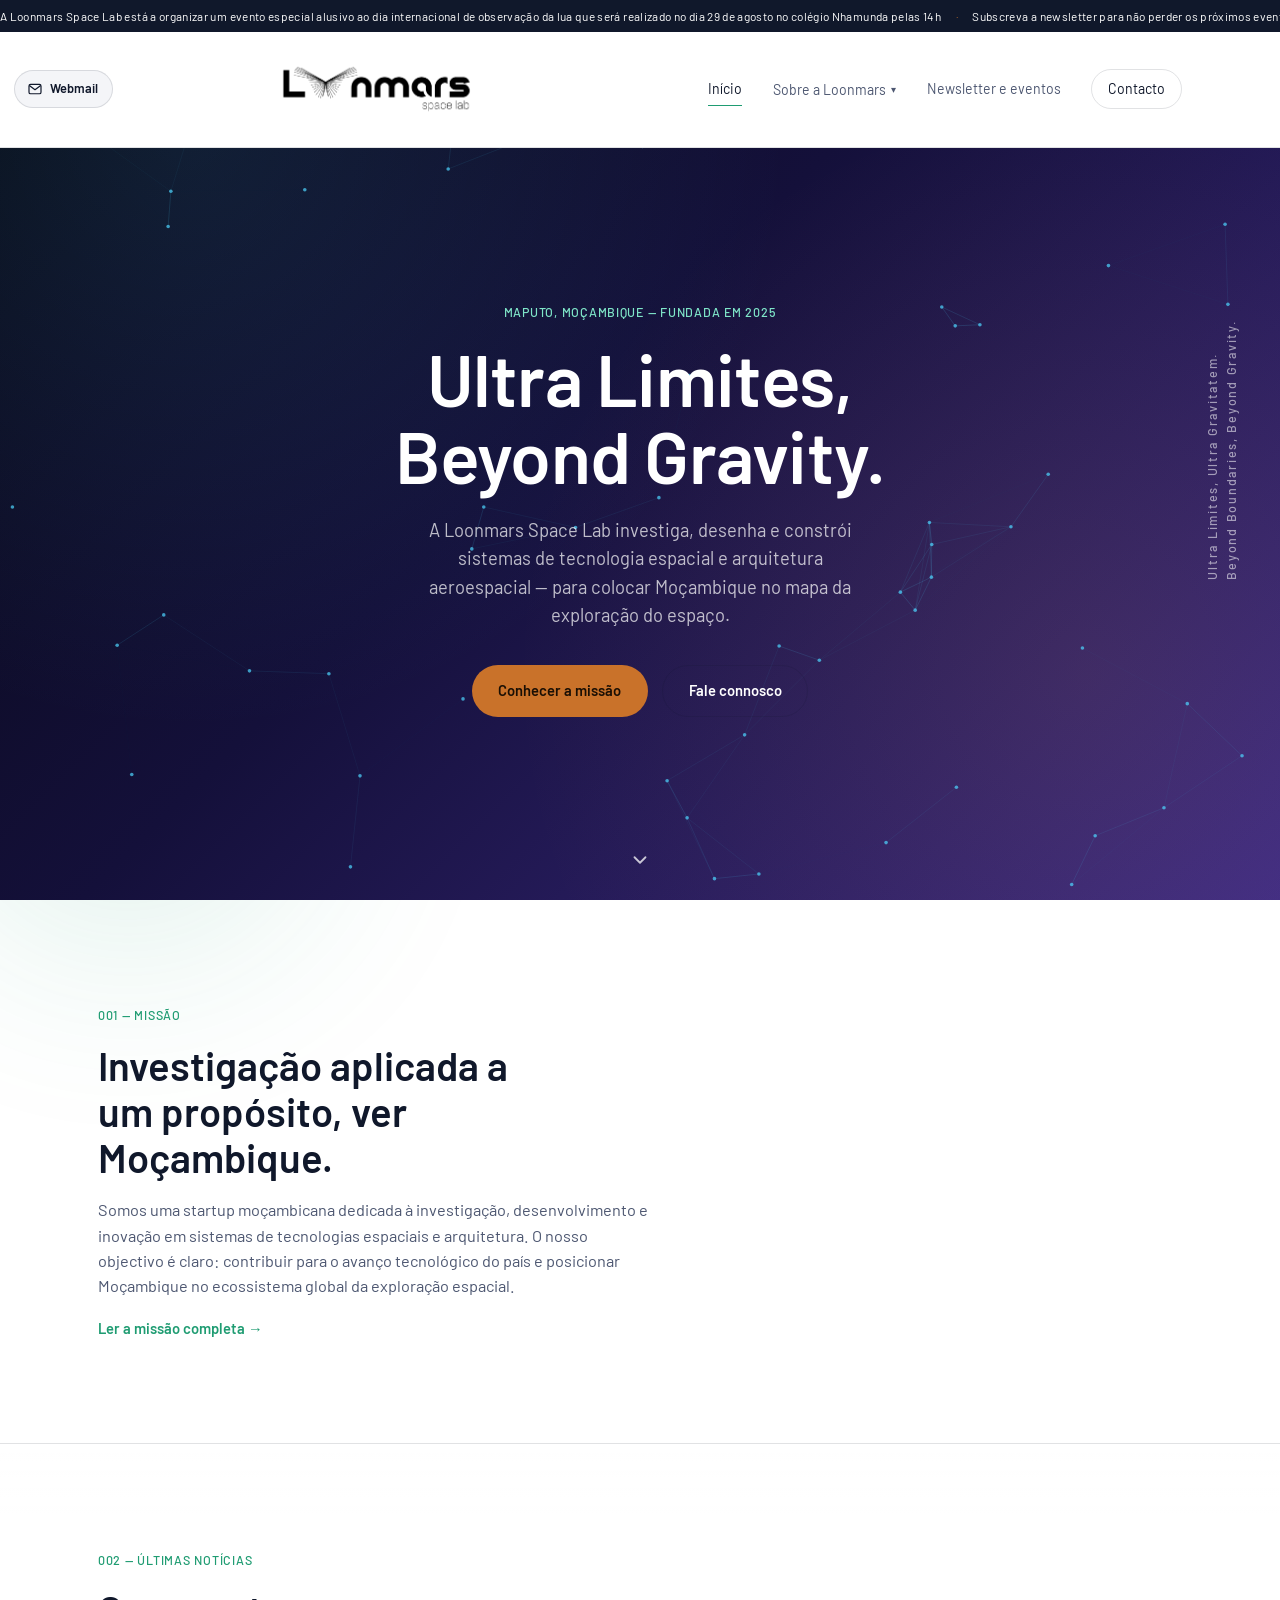
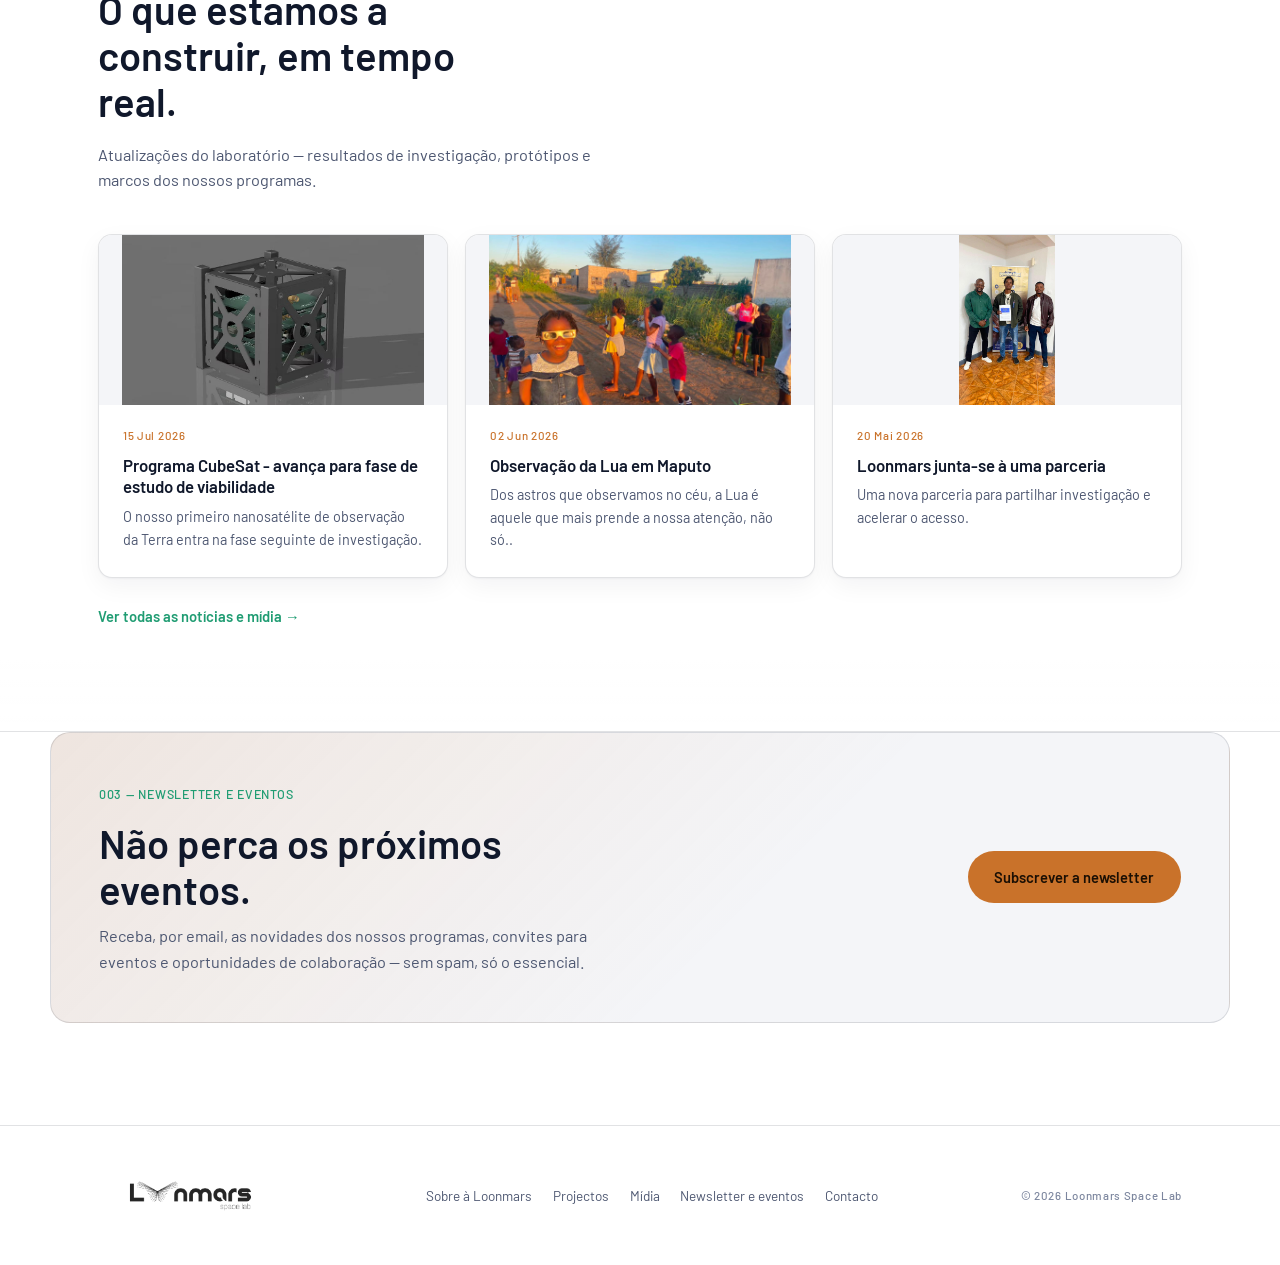
==== index.html @ ae7226c2 "Update index.html" ====
<!DOCTYPE html>
<html lang="pt-MZ">
<head>
<meta charset="UTF-8">
<meta name="viewport" content="width=device-width, initial-scale=1.0">
<title>Início — Loonmars Space Lab</title>
<meta name="description" content="Loonmars Space Lab — startup moçambicana de investigação e inovação em sistemas espaciais e arquitetura.">

<link rel="preconnect" href="https://fonts.googleapis.com">
<link rel="preconnect" href="https://fonts.gstatic.com" crossorigin>
<link href="https://fonts.googleapis.com/css2?family=Barlow:wght@400;500;600;700&display=swap" rel="stylesheet">
<link rel="icon" href="icon.png" type="image/png">

<link rel="stylesheet" href="styles.css">
</head>
<body class="has-ticker">

 <div class="announce-ticker" role="marquee" aria-label="Avisos">
  <div class="ticker-track">
    <div class="ticker-content">
      <span>A Loonmars Space Lab está a organizar um evento especial alusivo ao dia internacional de observação da lua que será realizado no dia 29 de agosto no colégio Nhamunda pelas 14h </span>
      <span class="sep">·</span>
      <span>Subscreva a newsletter para não perder os próximos eventos</span>
      <span class="sep">·</span>
      <span>Maputo, Moçambique</span>
      <span class="sep">·</span>
    </div>
    <div class="ticker-content" aria-hidden="true">
      <span>A Loonmars Space Lab está a organizar um evento especial alusivo ao dia internacional de observação da lua que será realizado no dia 29 de agosto no colégio Nhamunda pelas 14h </span>
      <span class="sep">·</span>
      <span>Subscreva a newsletter para não perder os próximos eventos</span>
      <span class="sep">·</span>
      <span>Maputo, Moçambique</span>
      <span class="sep">·</span>
    </div>
  </div>
</div>

<canvas id="starfield" aria-hidden="true"></canvas>

<!-- Decorative ambient glow — purely visual, sits behind all content -->
<div class="bg-aura bg-aura-ochre" aria-hidden="true"></div>
<div class="bg-aura bg-aura-signal" aria-hidden="true"></div>

<header class="site-header" id="siteHeader">
  <a href="https://webmail.loonmarsspacelab.co.mz" class="webmail-btn" aria-label="Aceder ao Webmail" target="_blank" rel="noopener">
    <svg viewBox="0 0 24 24" fill="none" xmlns="http://www.w3.org/2000/svg">
      <rect x="3" y="5" width="18" height="14" rx="2.4" stroke="currentColor" stroke-width="1.8"/>
      <path d="M4 7l8 6 8-6" stroke="currentColor" stroke-width="1.8" stroke-linecap="round" stroke-linejoin="round"/>
    </svg>
    <span>Webmail</span>
  </a>

  <div class="header-inner">
    <div class="header-left">
      <a href="index.html" class="brand">
        <img src="logo.png" alt="Loonmars Space Lab" class="brand-logo">
      </a>
    </div>

    <nav class="main-nav" id="mainNav">
      <a href="index.html" class="active" data-nav>Início</a>

      <div class="nav-dropdown">
        <button type="button" class="nav-dropdown-toggle" aria-haspopup="true" aria-expanded="false">
          Sobre a Loonmars <span class="caret">▾</span>
        </button>
        <div class="nav-dropdown-menu">
          <a href="sobre.html" data-nav>Sobre a Loonmars</a>
          <a href="projectos.html" data-nav>Projectos</a>
          <a href="midia.html" data-nav>Mídia</a>
        </div>
      </div>

      <a href="newsletter.html" data-nav>Newsletter e eventos</a>
      <a href="contacto.html" class="nav-cta" data-nav>Contacto</a>
    </nav>

    <button class="menu-toggle" id="menuToggle" aria-label="Abrir menu" aria-expanded="false" aria-controls="mainNav">
      <span></span><span></span><span></span>
    </button>
  </div>
</header>

<section class="hero hero-dark" id="top">
  <canvas id="heroNetwork" class="hero-network" aria-hidden="true"></canvas>

  <div class="hero-inner hero-inner-centered">
    <p class="eyebrow mono">Maputo, Moçambique — Fundada em 2025</p>
    <h1 class="hero-title">
      Ultra Limites, Beyond Gravity.
    </h1>
    <p class="hero-lede">
      A Loonmars Space Lab investiga, desenha e constrói sistemas de tecnologia espacial e
      arquitetura aeroespacial — para colocar Moçambique no mapa da exploração do espaço.
    </p>
    <div class="hero-actions">
      <a href="sobre.html" class="btn btn-primary">Conhecer a missão</a>
      <a href="contacto.html" class="btn btn-ghost btn-ghost-dark">Fale connosco</a>
    </div>
  </div>

  <span class="hero-vertical-label mono" aria-hidden="true">Ultra Limites, Ultra Gravitatem. <br> Beyond Boundaries, Beyond Gravity.  </span>
   

  <a href="#missao-teaser" class="banner-chevron hero-chevron" aria-label="Descer para o conteúdo">
    <svg width="22" height="22" viewBox="0 0 24 24" fill="none">
      <path d="M6 9l6 6 6-6" stroke="currentColor" stroke-width="2" stroke-linecap="round" stroke-linejoin="round"/>
    </svg>
  </a>
</section>

<main>

<section class="section" id="missao-teaser">
  <div class="section-inner grid-2">
    <div class="reveal">
      <p class="eyebrow mono">001 — Missão</p>
      <h2 class="section-title">
        Investigação  aplicada a um propósito, ver Moçambique.
      </h2>
      <p class="body-text">
        Somos uma startup moçambicana dedicada à investigação, desenvolvimento e inovação em
        sistemas de tecnologias espaciais e arquitetura. O nosso objectivo é claro: contribuir
        para o avanço tecnológico do país e posicionar Moçambique no ecossistema global da
        exploração espacial.
      </p>
      <a href="sobre.html" class="link-arrow">Ler a missão completa →</a>
    </div>
 
  </div>
</section>

<section class="section section-alt">
  <div class="section-inner">
    <p class="eyebrow mono">002 — Últimas notícias</p>
    <h2 class="section-title"> O que estamos a construir, em tempo real.</h2>
    <p class="body-text max-60">
      Atualizações do laboratório — resultados de investigação, protótipos e marcos dos
      nossos programas.
    </p>

    <!-- PLACEHOLDER: substitua a imagem de fundo (background-image inline) e o texto
         de cada .news-card pelas suas notícias e fotos. -->

    <div class="news-grid reveal">
      <a class="news-card" href="midia.html">
        <div class="news-photo news-photo-1" role="img" aria-label="Equipa Loonmars em laboratório"></div>
        <div class="news-body">
          <span class="news-date mono">15 Jul 2026</span>
          <h3> Programa CubeSat - avança para fase de estudo de viabilidade</h3>
          <p>O nosso primeiro nanosatélite de observação da Terra entra na fase seguinte de investigação.</p>
        </div>
      </a>
      <a class="news-card" href="midia.html">
        <div class="news-photo news-photo-2" role="img" aria-label="Protótipo de estação terrestre"></div>
        <div class="news-body">
          <span class="news-date mono">02 Jun 2026</span>
          <h3>Observação da Lua em Maputo</h3>
          <p>Dos astros que observamos no céu, a Lua é aquele que mais prende a nossa atenção, não só..</p>
        </div>
      </a>
      <a class="news-card" href="midia.html">
        <div class="news-photo news-photo-3" role="img" aria-label="Loonmars em conferência espacial"></div>
        <div class="news-body">
          <span class="news-date mono">20 Mai 2026</span>
          <h3>Loonmars junta-se à uma parceria</h3>
          <p>Uma nova parceria para partilhar investigação e acelerar o  acesso.</p>
        </div>
      </a>
    </div>

    <a href="newsletter.html" class="link-arrow">Ver todas as notícias e mídia →</a>
  </div>
</section>

<section class="section newsletter-band">
  <div class="section-inner newsletter-inner reveal">
    <div>
      <p class="eyebrow mono">003 — Newsletter e eventos</p>
      <h2 class="section-title">Não perca os próximos eventos.</h2>
      <p class="body-text max-60">
        Receba, por email, as novidades dos nossos programas, convites para eventos e
        oportunidades de colaboração — sem spam, só o essencial.
      </p>
    </div>
    <a href="newsletter.html" class="btn btn-primary">Subscrever a newsletter</a>
  </div>
</section>



</main>

<footer class="site-footer">
  <div class="footer-inner">
    <div class="footer-brand">
      <img src="logo.png" alt="Loonmars Space Lab" class="footer-logo">
    </div>
    <nav class="footer-nav">
      <a href="sobre.html">Sobre à Loonmars</a>
      <a href="projectos.html">Projectos</a>
      <a href="midia.html">Mídia</a>
      <a href="newsletter.html">Newsletter e eventos</a>
      <a href="contacto.html">Contacto</a>
    </nav>
    <p class="footer-copy mono">© <span id="year"></span> Loonmars Space Lab</p>
  </div>
</footer>

<script src="script.js"></script>
</body>
</html>
---- styles.css ----
/* ==========================================================================
   LOONMARS SPACE LAB — STYLES
   Design tokens are declared as CSS variables in :root — edit values there
   to re-theme the whole site.
   ========================================================================== */

:root {
  /* Header height — kept in sync automatically by script.js, this is just a fallback */
  --header-h: 84px;
  /* Announcement ticker bar height — kept constant across breakpoints so the
     header can sit reliably right below it */
  --ticker-h: 32px;

  /* Color — light theme */
  --void: #ffffff;         /* page background */
  --deep: #f4f5f8;         /* raised panels */
  --panel: #ffffff;        /* cards */
  --line: rgba(15, 22, 38, 0.12);
  --ochre: #c9722a;        /* signature accent — deepened for contrast on white */
  --ochre-soft: rgba(201, 114, 42, 0.12);
  --signal: #1f9c72;        /* telemetry green — deepened for contrast on white */
  --signal-soft: rgba(31, 156, 114, 0.12);
  --star: #10182b;         /* primary text on light background */
  --muted: #4d5771;        /* secondary text */
  --muted-2: #7c869e;

  /* Type — single clean sans-serif used everywhere, per site preference */
  --font-display: "Barlow", -apple-system, BlinkMacSystemFont, sans-serif;
  --font-body: "Barlow", -apple-system, BlinkMacSystemFont, sans-serif;
  --font-mono: "Barlow", -apple-system, BlinkMacSystemFont, sans-serif;

  /* Layout */
  --max-w: 1180px;
  --pad: clamp(1.25rem, 4vw, 3rem);
  --radius: 14px;
}

/* ---------- Reset ---------- */
*, *::before, *::after { box-sizing: border-box; }
html {
  scroll-behavior: smooth;
  overflow-x: hidden;
}
body {
  margin: 0;
  overflow-x: hidden;
  background: var(--void);
  color: var(--star);
  font-family: var(--font-body);
  line-height: 1.55;
  -webkit-font-smoothing: antialiased;
}
h1, h2, h3 { font-family: var(--font-display); margin: 0; font-weight: 600; }
p { margin: 0; }
a { color: inherit; text-decoration: none; }
ul, ol { margin: 0; padding: 0; list-style: none; }
button { font-family: inherit; }
img { max-width: 100%; display: block; }

.mono {
  font-family: var(--font-mono);
  letter-spacing: 0.06em;
  font-weight: 500;
}

@media (prefers-reduced-motion: reduce) {
  *, *::before, *::after {
    animation-duration: 0.001ms !important;
    animation-iteration-count: 1 !important;
    transition-duration: 0.001ms !important;
    scroll-behavior: auto !important;
  }
}

/* ---------- Starfield canvas ---------- */
/* Hidden on the light theme — the twinkling star canvas was designed for a
   dark background. Delete this rule (and the <canvas> tag) if you want to
   remove it from the markup entirely, or re-enable it by removing this
   display:none if you switch back to a dark theme. */
#starfield {
  display: none;
}

/* ---------- Ambient background glow ---------- */
.bg-aura {
  position: fixed;
  z-index: 0;
  pointer-events: none;
  border-radius: 50%;
  filter: blur(100px);
  opacity: 0.22;
  animation: auraPulse 12s ease-in-out infinite;
}
.bg-aura-ochre {
  top: -10%;
  right: -8%;
  width: 46vw;
  height: 46vw;
  max-width: 620px;
  max-height: 620px;
  background: radial-gradient(circle, var(--ochre) 0%, transparent 70%);
}
.bg-aura-signal {
  bottom: -14%;
  left: -10%;
  width: 40vw;
  height: 40vw;
  max-width: 560px;
  max-height: 560px;
  background: radial-gradient(circle, var(--signal) 0%, transparent 70%);
  animation-delay: -6s;
}
@keyframes auraPulse {
  0%, 100% { transform: scale(1); opacity: 0.18; }
  50% { transform: scale(1.15); opacity: 0.3; }
}
@media (prefers-reduced-motion: reduce) {
  .bg-aura { animation: none; }
}

/* ---------- Focus ---------- */
a:focus-visible,
button:focus-visible,
input:focus-visible,
textarea:focus-visible,
select:focus-visible {
  outline: 2px solid var(--signal);
  outline-offset: 3px;
  border-radius: 4px;
}

/* ---------- Header ---------- */
/* ---------- Announcement ticker bar ---------- */
.announce-ticker {
  position: fixed;
  top: 0; left: 0; right: 0;
  z-index: 101;
  height: var(--ticker-h);
  background: var(--star);
  color: #fff;
  overflow: hidden;
  display: flex;
  align-items: center;
}
.ticker-track {
  display: flex;
  width: max-content;
  animation: tickerScroll 26s linear infinite;
}
.ticker-content {
  display: inline-flex;
  align-items: center;
  white-space: nowrap;
  padding-right: 3rem;
  font-family: var(--font-mono);
  font-size: 0.74rem;
  letter-spacing: 0.03em;
}
.ticker-content .sep { margin: 0 0.9rem; color: var(--ochre); }
@keyframes tickerScroll {
  from { transform: translateX(0); }
  to { transform: translateX(-50%); }
}
@media (prefers-reduced-motion: reduce) {
  .ticker-track { animation-play-state: paused; }
}
@media (max-width: 520px) {
  .ticker-content { font-size: 0.68rem; }
}

.site-header {
  position: fixed;
  top: 0; left: 0; right: 0;
  z-index: 100;
  background: #ffffff;
  border-bottom: 1px solid var(--line);
  transition: box-shadow 0.3s ease;
}
.site-header.scrolled {
  box-shadow: 0 2px 10px rgba(16,24,43,0.06);
}
/* Only index.html has the ticker bar (body.has-ticker) — push its header
   down to make room. Other pages keep the header flush at the top. */
body.has-ticker .site-header {
  top: var(--ticker-h);
}
.header-inner {
  max-width: var(--max-w);
  margin: 0 auto;
  padding: 0.9rem var(--pad);
  padding-left: calc(var(--pad) + 8.5rem);
  display: flex;
  align-items: center;
  justify-content: space-between;
  gap: 1rem;
}
.brand {
  display: flex;
  align-items: center;
}
.brand-logo {
  height: 86px;
  width: auto;
  display: block;
  /* The source logo.png is white — inverted here so it reads as dark on
     the white background. If you upload a version of the logo that's
     already dark/navy, delete this filter line. */
  filter: invert(1);
}

.main-nav {
  display: flex;
  align-items: center;
  gap: 1.9rem;
}
.main-nav a {
  font-size: 0.88rem;
  color: var(--muted);
  transition: color 0.2s ease;
  position: relative;
}
.main-nav a:hover,
.main-nav a.active { color: var(--star); }
.main-nav a[data-nav]:not(.nav-cta)::after {
  content: "";
  position: absolute;
  left: 0; bottom: -6px;
  width: 0;
  height: 1px;
  background: var(--signal);
  transition: width 0.25s ease;
}
.main-nav a[data-nav]:not(.nav-cta):hover::after,
.main-nav a[data-nav].active::after { width: 100%; }

.nav-cta {
  border: 1px solid var(--line);
  padding: 0.5rem 1rem;
  border-radius: 999px;
  color: var(--star) !important;
}
.nav-cta:hover { border-color: var(--signal); background: var(--signal-soft); }

/* Webmail button — pinned to the true corner of the header */
.webmail-btn {
  position: absolute;
  left: 0.9rem;
  top: 50%;
  transform: translateY(-50%);
  z-index: 2;
  display: flex;
  align-items: center;
  gap: 0.45rem;
  padding: 0.5rem 0.9rem 0.5rem 0.7rem;
  border-radius: 999px;
  background: var(--deep);
  border: 1px solid var(--line);
  color: var(--star);
  font-size: 0.8rem;
  font-weight: 600;
  white-space: nowrap;
  transition: background 0.2s ease, color 0.2s ease, border-color 0.2s ease, transform 0.2s ease;
}
.webmail-btn svg { width: 16px; height: 16px; flex-shrink: 0; }
.webmail-btn:hover {
  background: var(--ochre);
  border-color: var(--ochre);
  color: #fff;
  transform: translateY(-50%) translateY(-2px);
}

.menu-toggle {
  display: none;
  flex-direction: column;
  gap: 5px;
  background: none;
  border: none;
  padding: 0.4rem;
  cursor: pointer;
}
.menu-toggle span {
  width: 22px; height: 2px;
  background: var(--star);
  border-radius: 2px;
  transition: transform 0.25s ease, opacity 0.25s ease;
}
.menu-toggle[aria-expanded="true"] span:nth-child(1) { transform: translateY(7px) rotate(45deg); }
.menu-toggle[aria-expanded="true"] span:nth-child(2) { opacity: 0; }
.menu-toggle[aria-expanded="true"] span:nth-child(3) { transform: translateY(-7px) rotate(-45deg); }

/* ---------- Hero ---------- */
.hero {
  position: relative;
  z-index: 1;
  min-height: 100svh;
  display: flex;
  align-items: center;
  padding: calc(var(--header-h) + 2rem) var(--pad) 4rem;
  overflow-x: hidden;
}

/* Dark "network" hero variant — used on the homepage */
.hero-dark {
  background:
    radial-gradient(circle at 15% 15%, rgba(79,214,255,0.10), transparent 45%),
    radial-gradient(circle at 85% 75%, rgba(224,146,60,0.10), transparent 45%),
    linear-gradient(135deg, #05070f 0%, #14103a 45%, #2c1f66 78%, #3c2a86 100%);
  justify-content: center;
}
.hero-network {
  position: absolute;
  inset: 0;
  width: 100%;
  height: 100%;
  z-index: 0;
}
.hero-inner-centered {
  max-width: 780px;
  text-align: center;
  margin: 0 auto;
  position: relative;
  z-index: 2;
}
.hero-dark .eyebrow { color: #7fe6c9; }
.hero-dark .hero-title {
  color: #fff;
  font-size: clamp(2.6rem, 6vw, 4.6rem);
}
.hero-dark .hero-lede {
  color: rgba(255,255,255,0.72);
  margin-left: auto;
  margin-right: auto;
}
.hero-dark .hero-actions { justify-content: center; }
.btn-ghost-dark {
  border-color: rgba(255,255,255,0.3);
  color: #fff !important;
}
.btn-ghost-dark:hover { border-color: #fff; background: rgba(255,255,255,0.08); }

/* Vertical side label */
.hero-vertical-label {
  position: absolute;
  right: clamp(1.2rem, 3vw, 2.6rem);
  top: 50%;
  transform: translateY(-50%) rotate(180deg);
  writing-mode: vertical-rl;
  color: rgba(255,255,255,0.55);
  font-size: 0.78rem;
  letter-spacing: 0.14em;
  z-index: 2;
  display: none;
}
.hero-chevron {
  position: absolute;
  left: 50%;
  bottom: 1.8rem;
  transform: translateX(-50%);
  color: rgba(255,255,255,0.6);
  z-index: 2;
}

.hero-inner {
  max-width: 640px;
  position: relative;
  z-index: 2;
}
.eyebrow {
  color: var(--signal);
  font-size: 0.78rem;
  text-transform: uppercase;
  margin-bottom: 1rem;
  display: inline-block;
}
.hero-title {
  font-size: clamp(2.4rem, 5.4vw, 4rem);
  line-height: 1.05;
  letter-spacing: -0.01em;
  margin-bottom: 1.4rem;
}
.hero-lede {
  color: var(--muted);
  font-size: clamp(1rem, 1.6vw, 1.15rem);
  max-width: 46ch;
  margin-bottom: 2.2rem;
}
.hero-actions { display: flex; gap: 0.9rem; flex-wrap: wrap; }

.btn {
  display: inline-flex;
  align-items: center;
  justify-content: center;
  padding: 0.85rem 1.6rem;
  border-radius: 999px;
  font-size: 0.92rem;
  font-weight: 600;
  transition: transform 0.2s ease, background 0.2s ease, border-color 0.2s ease;
  border: 1px solid transparent;
  cursor: pointer;
}
.btn-primary { background: var(--ochre); color: #1a0f04; }
.btn-primary:hover { transform: translateY(-2px); background: #ec9d4c; }
.btn-ghost { border-color: var(--line); color: var(--star); }
.btn-ghost:hover { border-color: var(--signal); background: var(--signal-soft); transform: translateY(-2px); }
.btn-full { width: 100%; }

/* Hero orbit signature */
.hero-orbit {
  position: absolute;
  right: -6%;
  top: calc(50% + (var(--header-h) / 2));
  transform: translateY(-50%);
  width: min(60vw, 640px);
  aspect-ratio: 1;
  z-index: 1;
  opacity: 0.9;
}
.orbit-svg { width: 100%; height: 100%; }
.orbit-ring { fill: none; stroke: var(--line); stroke-width: 1; }
.origin-marker circle:first-child { animation: pulseDot 2.4s ease-in-out infinite; }
@keyframes pulseDot {
  0%, 100% { opacity: 1; }
  50% { opacity: 0.4; }
}
.orbit-label { font-size: 9px; fill: var(--muted-2); letter-spacing: 0.08em; }
.trajectory-path {
  stroke: var(--ochre);
  stroke-width: 1.4;
  stroke-dasharray: 4 5;
  opacity: 0.75;
}
.satellite {
  offset-path: path("M 260 355 C 210 300, 150 210, 175 130 C 190 85, 230 65, 260 65");
  animation: rideTrajectory 7s ease-in-out infinite;
  color: var(--star);
}
@keyframes rideTrajectory {
  0%   { offset-distance: 0%; }
  50%  { offset-distance: 100%; }
  100% { offset-distance: 0%; }
}
@supports not (offset-path: path("M0 0")) {
  .satellite { animation: none; transform: translate(260px, 210px); }
}

.scroll-cue {
  position: absolute;
  bottom: 2.2rem;
  left: var(--pad);
  display: flex;
  align-items: center;
  gap: 0.7rem;
  font-size: 0.66rem;
  color: var(--muted-2);
  z-index: 2;
}
.scroll-line { width: 32px; height: 1px; background: var(--muted-2); position: relative; overflow: hidden; }
.scroll-line::after {
  content: "";
  position: absolute; inset: 0;
  background: var(--signal);
  animation: scrollLine 2.2s ease-in-out infinite;
}
@keyframes scrollLine {
  0% { transform: translateX(-100%); }
  50% { transform: translateX(0); }
  100% { transform: translateX(100%); }
}

/* ---------- Page header (sub-pages) ---------- */
.page-header {
  position: relative;
  z-index: 1;
  padding: calc(var(--header-h) + 2.5rem) 0 clamp(2.5rem, 5vw, 3.5rem);
}
.big-title {
  font-size: clamp(2rem, 4.6vw, 3.2rem);
  max-width: 20ch;
  line-height: 1.1;
}

/* ---------- Link arrow ---------- */
.link-arrow {
  display: inline-flex;
  align-items: center;
  gap: 0.4rem;
  color: var(--signal);
  font-weight: 600;
  font-size: 0.92rem;
  transition: gap 0.2s ease;
}
.link-arrow:hover { gap: 0.7rem; }

/* ---------- CTA band ---------- */
.cta-band { padding-top: 0; }
.cta-inner {
  text-align: center;
  display: flex;
  flex-direction: column;
  align-items: center;
  gap: 1.2rem;
  background: var(--deep);
  border: 1px solid var(--line);
  border-radius: 20px;
  padding: clamp(2.4rem, 6vw, 4rem) clamp(1.5rem, 5vw, 3rem);
}
.cta-inner .section-title { max-width: 24ch; }
.cta-inner .btn + .btn { margin-left: 0.6rem; }

/* ---------- Áreas cards as links ---------- */
a.area-card { display: block; cursor: pointer; }

/* ---------- Sections ---------- */
.section {
  position: relative;
  z-index: 1;
  padding: clamp(4rem, 8vw, 7rem) 0;
}
.section-alt { background: linear-gradient(180deg, transparent, rgba(255,255,255,0.015) 8%, rgba(255,255,255,0.015) 92%, transparent); border-top: 1px solid var(--line); border-bottom: 1px solid var(--line); }
.section-inner { max-width: var(--max-w); margin: 0 auto; padding: 0 var(--pad); }
.section-title {
  font-size: clamp(1.7rem, 3.4vw, 2.5rem);
  line-height: 1.15;
  max-width: 18ch;
  margin-bottom: 1.1rem;
}
.body-text { color: var(--muted); font-size: 1.02rem; max-width: 62ch; margin-bottom: 1.1rem; }
.body-text:last-child { margin-bottom: 0; }
.max-60 { max-width: 60ch; margin-bottom: 2.6rem; }

.grid-2 {
  display: grid;
  grid-template-columns: 1.1fr 0.9fr;
  gap: clamp(2rem, 5vw, 4.5rem);
  align-items: start;
}

/* Reveal-on-scroll */
.reveal { opacity: 0; transform: translateY(18px); transition: opacity 0.7s ease, transform 0.7s ease; }
.reveal.in-view { opacity: 1; transform: translateY(0); }

/* Stat panel */
.stat-panel {
  background: var(--deep);
  border: 1px solid var(--line);
  border-radius: var(--radius);
  padding: 1.6rem;
  display: grid;
  gap: 1.1rem;
}
.stat-row {
  display: flex;
  align-items: baseline;
  justify-content: space-between;
  gap: 1rem;
  padding-bottom: 1.1rem;
  border-bottom: 1px solid var(--line);
}
.stat-row:last-child { border-bottom: none; padding-bottom: 0; }
.stat-value { color: var(--ochre); font-size: 1.05rem; font-weight: 600; }
.stat-label { color: var(--muted); font-size: 0.86rem; text-align: right; }

/* News grid — "Últimas notícias" */
.news-grid {
  display: grid;
  grid-template-columns: repeat(auto-fit, minmax(260px, 1fr));
  gap: 1.1rem;
  margin-bottom: 1.6rem;
}
.news-card {
  display: block;
  background: var(--panel);
  border: 1px solid var(--line);
  border-radius: var(--radius);
  overflow: hidden;
  box-shadow: 0 1px 2px rgba(16,24,43,0.04), 0 8px 24px rgba(16,24,43,0.05);
  transition: transform 0.25s ease, border-color 0.25s ease, box-shadow 0.25s ease;
}
.news-card:hover { transform: translateY(-4px); border-color: rgba(201,114,42,0.4); box-shadow: 0 4px 10px rgba(16,24,43,0.06), 0 14px 32px rgba(16,24,43,0.08); }
.news-photo {
  height: 170px;
  width: 100%;
  background-color: var(--deep);
  background-size: contain;
  background-repeat: no-repeat;
  background-position: center;
  position: relative;
}
/* PLACEHOLDER GRADIENTS — replace with real photos, e.g.:
   .news-photo-1 { background-image: url("images/noticia-1.jpg"); }
   IMPORTANT: always use "background-image:" here, never the "background:"
   shorthand — the shorthand resets background-size/position/repeat/color
   back to their defaults and your photo will stop fitting the card. */
.news-photo-1 { background-image: url("images/n1.jpeg"); }
.news-photo-2 { background-image: url("images/n2.jpeg"); }
.news-photo-3 { background-image: url("images/n3.jpeg"); }
.news-body { padding: 1.4rem 1.5rem 1.6rem; }
.news-date { color: var(--ochre); font-size: 0.72rem; display: block; margin-bottom: 0.6rem; }
.news-card h3 { font-size: 1.05rem; margin-bottom: 0.5rem; line-height: 1.3; }
.news-card p { color: var(--muted); font-size: 0.9rem; }

/* Newsletter band */
.newsletter-band { padding-top: 0; }
.newsletter-inner {
  background: linear-gradient(135deg, var(--ochre-soft), transparent 60%), var(--deep);
  border: 1px solid var(--line);
  border-radius: 20px;
  padding: clamp(2rem, 5vw, 3rem);
  display: flex;
  align-items: center;
  justify-content: space-between;
  gap: 2rem;
  flex-wrap: wrap;
}
.newsletter-inner .section-title { margin-bottom: 0.7rem; }
.newsletter-inner .btn { white-space: nowrap; }

.perk-list {
  display: grid;
  gap: 1rem;
}
.perk-list li {
  position: relative;
  padding-left: 1.6rem;
  color: var(--muted);
  font-size: 0.98rem;
  line-height: 1.55;
}
.perk-list li::before {
  content: "";
  position: absolute;
  left: 0;
  top: 0.5em;
  width: 8px;
  height: 8px;
  border-radius: 50%;
  background: var(--signal);
}

/* Card grid — Áreas de I&D */
.card-grid {
  display: grid;
  grid-template-columns: repeat(auto-fit, minmax(240px, 1fr));
  gap: 1.1rem;
}
.area-card {
  background: var(--panel);
  border: 1px solid var(--line);
  border-radius: var(--radius);
  padding: 1.6rem;
  box-shadow: 0 1px 2px rgba(16,24,43,0.04), 0 8px 24px rgba(16,24,43,0.05);
  transition: transform 0.25s ease, border-color 0.25s ease, box-shadow 0.25s ease;
}
.area-card:hover { transform: translateY(-4px); border-color: rgba(31,156,114,0.4); box-shadow: 0 4px 10px rgba(16,24,43,0.06), 0 14px 32px rgba(16,24,43,0.08); }
.area-tag {
  display: inline-block;
  font-size: 0.7rem;
  color: var(--signal);
  background: var(--signal-soft);
  padding: 0.28rem 0.6rem;
  border-radius: 999px;
  margin-bottom: 0.9rem;
}
.area-card h3 { font-size: 1.15rem; margin-bottom: 0.55rem; }
.area-card p { color: var(--muted); font-size: 0.93rem; }

/* Process list */
.process-list {
  display: grid;
  gap: 0;
  border-top: 1px solid var(--line);
}
.process-step {
  display: grid;
  grid-template-columns: 70px 1fr;
  gap: 1.6rem;
  padding: 1.7rem 0;
  border-bottom: 1px solid var(--line);
}
.process-num { color: var(--ochre); font-size: 1rem; padding-top: 0.15rem; }
.process-step h3 { font-size: 1.15rem; margin-bottom: 0.4rem; }
.process-step p { color: var(--muted); font-size: 0.95rem; max-width: 60ch; }

/* Program cards */
.program-list {
  display: grid;
  grid-template-columns: repeat(auto-fit, minmax(260px, 1fr));
  gap: 1.1rem;
}
.program-card {
  background: var(--deep);
  border: 1px solid var(--line);
  border-radius: var(--radius);
  padding: 1.6rem;
}
.program-head {
  display: flex;
  align-items: center;
  justify-content: space-between;
  gap: 0.8rem;
  margin-bottom: 0.8rem;
  flex-wrap: wrap;
}
.program-head h3 { font-size: 1.1rem; }
.status-tag {
  font-size: 0.66rem;
  padding: 0.25rem 0.55rem;
  border-radius: 999px;
  white-space: nowrap;
}
.status-research { background: var(--signal-soft); color: var(--signal); }
.status-concept { background: rgba(148,160,186,0.15); color: var(--muted); }
.status-prototype { background: var(--ochre-soft); color: var(--ochre); }
.program-card p { color: var(--muted); font-size: 0.93rem; }

/* Team */
.team-grid {
  display: grid;
  grid-template-columns: repeat(auto-fit, minmax(200px, 1fr));
  gap: 1.1rem;
}
.team-card {
  background: var(--panel);
  border: 1px solid var(--line);
  border-radius: var(--radius);
  padding: 1.6rem;
  box-shadow: 0 1px 2px rgba(16,24,43,0.04), 0 8px 24px rgba(16,24,43,0.05);
  text-align: center;
}
.avatar {
  width: 56px; height: 56px;
  border-radius: 50%;
  background: var(--signal-soft);
  color: var(--signal);
  display: flex; align-items: center; justify-content: center;
  font-size: 0.9rem;
  margin: 0 auto 1rem;
}
.team-card h3 { font-size: 1.02rem; margin-bottom: 0.3rem; }
.team-role { color: var(--muted); font-size: 0.85rem; }

/* Contact */
.contact-list { display: grid; gap: 0.9rem; margin: 1.6rem 0; }
.contact-list li {
  display: flex;
  justify-content: space-between;
  gap: 1rem;
  font-size: 0.86rem;
  padding-bottom: 0.9rem;
  border-bottom: 1px solid var(--line);
  flex-wrap: wrap;
}
.contact-list li span:first-child { color: var(--muted-2); }
.contact-list a:hover { color: var(--signal); }
.social-row { display: flex; gap: 1.4rem; }
.social-row a { color: var(--muted); font-size: 0.88rem; transition: color 0.2s ease; }
.social-row a:hover { color: var(--signal); }

.contact-form {
  background: var(--deep);
  border: 1px solid var(--line);
  border-radius: var(--radius);
  padding: clamp(1.4rem, 3vw, 2rem);
  display: grid;
  gap: 1.1rem;
}
.form-row { display: grid; gap: 0.45rem; }
.form-row label { font-size: 0.8rem; color: var(--muted); }
.form-row input,
.form-row select,
.form-row textarea {
  background: var(--void);
  border: 1px solid var(--line);
  border-radius: 8px;
  padding: 0.75rem 0.9rem;
  color: var(--star);
  font-family: var(--font-body);
  font-size: 0.95rem;
  resize: vertical;
  transition: border-color 0.2s ease;
}
.form-row input:focus,
.form-row select:focus,
.form-row textarea:focus { border-color: var(--signal); }
.form-status { font-size: 0.85rem; color: var(--signal); min-height: 1.2em; }
.form-status.error { color: #e0665c; }

/* ---------- Footer ---------- */
.site-footer {
  position: relative;
  z-index: 1;
  border-top: 1px solid var(--line);
  padding: 2.6rem 0;
}
.footer-inner {
  max-width: var(--max-w);
  margin: 0 auto;
  padding: 0 var(--pad);
  display: flex;
  flex-wrap: wrap;
  align-items: center;
  justify-content: space-between;
  gap: 1.4rem;
}
.footer-brand { display: flex; flex-direction: column; line-height: 1.2; }
.footer-logo { height: 56px; width: auto; opacity: 0.85; filter: invert(1); }
.footer-nav { display: flex; flex-wrap: wrap; gap: 1.3rem; }
.footer-nav a { color: var(--muted); font-size: 0.85rem; }
.footer-nav a:hover { color: var(--star); }
.footer-copy { color: var(--muted-2); font-size: 0.72rem; }

/* ==========================================================================
   SOBRE (About) PAGE
   ========================================================================== */

/* Banner */
.about-banner {
  position: relative;
  z-index: 1;
  padding: calc(var(--header-h) + 3rem) var(--pad) 3rem;
  min-height: 46vh;
  display: flex;
  flex-direction: column;
  align-items: center;
  justify-content: center;
  gap: 1.5rem;
  text-align: center;
  background:
    radial-gradient(circle at 30% 20%, rgba(201,114,42,0.16), transparent 55%),
    radial-gradient(circle at 75% 80%, rgba(31,156,114,0.14), transparent 55%),
    linear-gradient(135deg, var(--star), #1c2b4a 70%);
}
.about-banner h1 {
  color: #fff;
  font-family: var(--font-display);
  font-size: clamp(1.9rem, 4vw, 2.8rem);
  font-weight: 600;
}
.banner-chevron {
  color: rgba(255,255,255,0.75);
  display: inline-flex;
  animation: chevronBounce 2s ease-in-out infinite;
}
@keyframes chevronBounce {
  0%, 100% { transform: translateY(0); }
  50% { transform: translateY(6px); }
}
@media (prefers-reduced-motion: reduce) { .banner-chevron { animation: none; } }

/* Intro columns */
.intro-columns {
  display: grid;
  grid-template-columns: 0.85fr 1.15fr;
  gap: clamp(2rem, 5vw, 4rem);
  align-items: start;
}
.intro-lead .section-title { max-width: 14ch; margin-bottom: 1.3rem; }
.intro-copy { display: grid; gap: 1.1rem; }
.intro-copy p { color: var(--muted); font-size: 1rem; }

/* Photo + testimonial */
.photo-testimonial {
  display: grid;
  grid-template-columns: 1fr 1fr;
  gap: clamp(2rem, 5vw, 4rem);
  align-items: center;
}
.about-photo {
  height: clamp(260px, 32vw, 400px);
  border-radius: var(--radius);
  background-color: var(--deep);
  background-image: radial-gradient(circle at 30% 30%, #3a4a72, #10182b 70%);
  background-size: cover;
  background-position: center;
  background-repeat: no-repeat;
  box-shadow: 0 1px 2px rgba(16,24,43,0.06), 0 12px 32px rgba(16,24,43,0.08);
  transition: opacity 0.35s ease;
}
.testimonial-quote { position: relative; margin: 1.6rem 0 1.2rem; }
.quote-mark {
  font-family: Georgia, serif;
  font-size: 3.5rem;
  line-height: 1;
  color: var(--ochre);
  opacity: 0.5;
  display: block;
  margin-bottom: -0.5rem;
}
.testimonial-text {
  color: var(--muted);
  font-size: 1.05rem;
  min-height: 4.5em;
}
.testimonial-author {
  display: flex;
  align-items: center;
  gap: 0.8rem;
  margin-top: 1.2rem;
}
.author-avatar {
  width: 42px; height: 42px;
  border-radius: 50%;
  background: var(--signal-soft);
  color: var(--signal);
  display: flex; align-items: center; justify-content: center;
  font-size: 0.8rem;
  flex-shrink: 0;
}
.author-name { font-weight: 600; font-size: 0.92rem; }
.author-role { color: var(--muted-2); font-size: 0.82rem; }
.dot-nav { display: flex; gap: 0.5rem; }
.dot-nav button {
  width: 8px; height: 8px;
  border-radius: 50%;
  border: none;
  background: var(--line);
  cursor: pointer;
  padding: 0;
  transition: background 0.2s ease, transform 0.2s ease;
}
.dot-nav button.active { background: var(--ochre); transform: scale(1.25); }

/* Meet the team (v2 cards) */
.center-title { text-align: center; max-width: none; margin: 0 auto 0.8rem; }
.center-copy { margin-left: auto; margin-right: auto; text-align: center; }
.team-grid-v2 {
  display: flex;
  flex-wrap: wrap;
  justify-content: center;
  gap: 3.2rem 1.6rem;
  margin-top: 3.4rem;
}
.member-card { flex: 0 1 100%; max-width: 100%; }
@media (min-width: 600px) {
  .member-card { flex-basis: calc(50% - 0.8rem); max-width: calc(50% - 0.8rem); }
}
@media (min-width: 900px) {
  .member-card { flex-basis: calc(33.333% - 1.067rem); max-width: calc(33.333% - 1.067rem); }
}
.member-card {
  position: relative;
  background: var(--panel);
  border: 1px solid var(--line);
  border-radius: var(--radius);
  box-shadow: 0 1px 2px rgba(16,24,43,0.04), 0 8px 24px rgba(16,24,43,0.05);
  transition: transform 0.25s ease, box-shadow 0.25s ease;
  text-align: center;
  padding: 3.6rem 1.4rem 1.9rem;
  overflow: visible;
}
.member-card:hover { transform: translateY(-4px); box-shadow: 0 4px 10px rgba(16,24,43,0.06), 0 14px 32px rgba(16,24,43,0.08); }
.member-photo {
  width: 96px;
  height: 96px;
  border-radius: 50%;
  position: absolute;
  top: -48px;
  left: 50%;
  transform: translateX(-50%);
  background-color: var(--deep);
  background-size: cover;
  background-position: center;
  border: 4px solid var(--panel);
  box-shadow: 0 4px 14px rgba(16,24,43,0.14);
}
/* PLACEHOLDER GRADIENTS — replace with real headshots, e.g.:
   .member-photo-1 { background-image: url("images/maria-smith.jpg"); } */
.member-photo-1 { background-image: url(images/Fernando.jpeg); }
.member-photo-2 { background-image: url(images/Diana.jpeg); }
.member-photo-3 { background-image: url(images/filipe-nyusi1.jpg); }
.member-photo-4 { background-image: url(images/Odon.jpeg); }
.member-photo-5 { background-image: url(images/Salomao.jpeg); }
.member-body { padding: 0; }
.member-name { font-size: 1.05rem; margin-bottom: 0.15rem; }
.accent-ochre { color: var(--ochre); }
.accent-signal { color: var(--signal); }
.accent-navy { color: var(--star); }
.member-role { color: var(--muted-2); font-size: 0.82rem; margin-bottom: 0.9rem; }
.member-bio { color: var(--muted); font-size: 0.9rem; margin-bottom: 1.1rem; }
.member-social {
  display: flex;
  justify-content: center;
  gap: 0.6rem;
}
.member-social a {
  width: 32px;
  height: 32px;
  border-radius: 50%;
  background: var(--star);
  color: #fff;
  display: flex;
  align-items: center;
  justify-content: center;
  font-size: 0.7rem;
  font-weight: 700;
  font-family: var(--font-mono);
  transition: background 0.2s ease, transform 0.2s ease;
}
.member-social a:hover { background: var(--ochre); transform: translateY(-2px); }
.read-more {
  font-size: 0.78rem;
  font-weight: 600;
  letter-spacing: 0.04em;
  text-transform: uppercase;
  color: var(--star);
  border-bottom: 1px solid var(--star);
  padding-bottom: 2px;
}

@media (max-width: 760px) {
  .intro-columns { grid-template-columns: 1fr; }
  .photo-testimonial { grid-template-columns: 1fr; }
}
/* ==========================================================================
   RESPONSIVE
   ========================================================================== */
@media (min-width: 921px) {
  .hero-vertical-label { display: block; }
}

@media (max-width: 920px) {
  .hero-orbit { opacity: 0.35; width: 80vw; right: -20%; }
  .grid-2 { grid-template-columns: 1fr; }
}

@media (max-width: 760px) {
  .header-inner { padding-left: calc(var(--pad) + 3.6rem); }
  .webmail-btn { padding: 0.45rem; left: 0.7rem; }
  .webmail-btn span { display: none; }
  .main-nav {
    position: fixed;
    top: 0; right: 0;
    height: 100svh;
    width: min(78vw, 320px);
    background: var(--deep);
    border-left: 1px solid var(--line);
    flex-direction: column;
    align-items: flex-start;
    justify-content: center;
    gap: 1.6rem;
    padding: 2rem;
    transform: translateX(100%);
    transition: transform 0.3s ease;
  }
  .main-nav.open { transform: translateX(0); }
  body.has-ticker .main-nav {
    top: var(--ticker-h);
    height: calc(100svh - var(--ticker-h));
  }
  .main-nav a { font-size: 1.05rem; }
  .nav-cta { align-self: flex-start; }
  .menu-toggle { display: flex; }

  .hero-orbit { display: none; }
  .process-step { grid-template-columns: 44px 1fr; gap: 1rem; }
}

@media (max-width: 520px) {
  .header-inner { padding: 0.75rem var(--pad); padding-left: calc(var(--pad) + 3rem); }
  .brand-logo { height: 46px; }
  .webmail-btn { padding: 0.42rem; left: 0.6rem; }
  .webmail-btn span { display: none; }
  .webmail-btn svg { width: 15px; height: 15px; }
  .header-left { gap: 0.6rem; }
  .hero-actions { flex-direction: column; align-items: stretch; }
  .stat-row { flex-direction: column; align-items: flex-start; gap: 0.3rem; }
  .stat-label { text-align: left; }
}

/* ==========================================================================
   NEWSLETTER & EVENTOS PAGE
   ========================================================================== */

/* Banner + search */
.nl-banner {
  position: relative;
  z-index: 1;
  padding: calc(var(--header-h) + 3.5rem) var(--pad) 3.5rem;
  text-align: center;
  background:
    radial-gradient(circle at 20% 20%, rgba(201,114,42,0.10), transparent 55%),
    radial-gradient(circle at 80% 80%, rgba(31,156,114,0.10), transparent 55%);
}
.nl-banner-inner { max-width: 720px; margin: 0 auto; }
.nl-banner-title {
  font-size: clamp(1.9rem, 4.2vw, 3rem);
  line-height: 1.12;
  margin: 0.6rem 0 1rem;
}
.nl-banner-lede { color: var(--muted); max-width: 52ch; margin: 0 auto 2rem; }

.nl-search {
  display: flex;
  align-items: center;
  gap: 0.7rem;
  max-width: 480px;
  margin: 0 auto;
  background: var(--panel);
  border: 1px solid var(--line);
  border-radius: 999px;
  padding: 0.85rem 1.3rem;
  box-shadow: 0 1px 2px rgba(16,24,43,0.04), 0 10px 28px rgba(16,24,43,0.06);
}
.nl-search svg { width: 18px; height: 18px; color: var(--muted-2); flex-shrink: 0; }
.nl-search input {
  border: none;
  outline: none;
  background: none;
  width: 100%;
  font-family: var(--font-body);
  font-size: 0.95rem;
  color: var(--star);
}
.nl-search input::placeholder { color: var(--muted-2); }

/* Featured article */
.featured-article {
  display: grid;
  grid-template-columns: 1.1fr 1fr;
  gap: clamp(1.6rem, 4vw, 3rem);
  align-items: center;
  background: var(--deep);
  border: 1px solid var(--line);
  border-radius: 20px;
  padding: 1.2rem;
}
.featured-photo {
  height: clamp(220px, 26vw, 340px);
  border-radius: 14px;
  background-color: var(--deep);
  background-image: radial-gradient(circle at 30% 30%, #3a4a72, #10182b 70%);
  background-size: cover;
  background-position: center;
}
.featured-body { padding: 0.6rem 1.2rem 0.6rem 0; }
.featured-body h2 { font-size: clamp(1.3rem, 2.6vw, 1.8rem); line-height: 1.2; margin: 0.7rem 0 0.9rem; }
.featured-body p { color: var(--muted); margin-bottom: 1rem; }

/* Tag badges */
.tag-badge {
  display: inline-block;
  font-size: 0.68rem;
  font-weight: 600;
  letter-spacing: 0.03em;
  padding: 0.28rem 0.65rem;
  border-radius: 999px;
  margin-right: 0.5rem;
}
.tag-loonmars { background: var(--ochre-soft); color: var(--ochre); }
.tag-espaco { background: var(--signal-soft); color: var(--signal); }
.tag-eventos { background: rgba(148,160,186,0.15); color: var(--muted); }

/* Filter tabs */
.filter-tabs {
  display: flex;
  flex-wrap: wrap;
  gap: 0.6rem;
  margin: 1.8rem 0 1rem;
}
.filter-tab {
  border: 1px solid var(--line);
  background: var(--panel);
  color: var(--muted);
  font-family: inherit;
  font-size: 0.85rem;
  font-weight: 600;
  padding: 0.55rem 1.1rem;
  border-radius: 999px;
  cursor: pointer;
  transition: background 0.2s ease, color 0.2s ease, border-color 0.2s ease;
}
.filter-tab:hover { border-color: var(--ochre); color: var(--star); }
.filter-tab.active { background: var(--star); color: #fff; border-color: var(--star); }

.nl-results-count { color: var(--muted-2); font-size: 0.78rem; margin-bottom: 1.4rem; }
.nl-news-grid { min-height: 120px; }
.nl-empty {
  color: var(--muted-2);
  text-align: center;
  padding: 3rem 1rem;
  font-size: 0.95rem;
}
.nl-load-more-wrap { display: flex; justify-content: center; margin-top: 2.2rem; }

/* Events timeline */
.event-timeline { display: grid; gap: 1rem; }
.event-row {
  display: grid;
  grid-template-columns: 74px 1fr auto;
  align-items: center;
  gap: 1.3rem;
  background: var(--panel);
  border: 1px solid var(--line);
  border-radius: var(--radius);
  padding: 1.3rem 1.5rem;
}
.event-date-badge {
  display: flex;
  flex-direction: column;
  align-items: center;
  justify-content: center;
  background: var(--deep);
  border-radius: 12px;
  padding: 0.6rem 0;
  text-align: center;
}
.event-day { font-size: 1.3rem; font-weight: 700; color: var(--ochre); line-height: 1; }
.event-month { font-size: 0.65rem; color: var(--muted-2); margin-top: 0.2rem; }
.event-info h3 { font-size: 1rem; margin-bottom: 0.35rem; }
.event-info p { color: var(--muted); font-size: 0.88rem; margin-bottom: 0.4rem; }
.event-meta { color: var(--muted-2); font-size: 0.72rem; }

/* Archive */
.archive-list { display: grid; gap: 0.1rem; border-top: 1px solid var(--line); }
.archive-row {
  display: flex;
  align-items: center;
  gap: 1.2rem;
  padding: 1.1rem 0.4rem;
  border-bottom: 1px solid var(--line);
  transition: background 0.2s ease;
  flex-wrap: wrap;
}
.archive-row:hover { background: var(--deep); }
.archive-issue {
  color: var(--ochre);
  font-size: 0.72rem;
  min-width: 84px;
}
.archive-title { color: var(--star); font-weight: 600; flex: 1; font-size: 0.95rem; }
.archive-date { color: var(--muted-2); font-size: 0.75rem; }

@media (max-width: 760px) {
  .featured-article { grid-template-columns: 1fr; }
  .featured-body { padding: 0 0.4rem 0.6rem; }
  .event-row { grid-template-columns: 60px 1fr; }
  .event-row .status-tag { grid-column: 2; justify-self: start; }
}

/* ---------- Nav dropdown ("Sobre a Loonmars") ---------- */
.nav-dropdown { position: relative; }
.nav-dropdown-toggle {
  background: none;
  border: none;
  font: inherit;
  color: var(--muted);
  font-size: 0.88rem;
  cursor: pointer;
  display: inline-flex;
  align-items: center;
  gap: 0.35rem;
  padding: 0;
}
.nav-dropdown-toggle:hover,
.nav-dropdown.open .nav-dropdown-toggle { color: var(--star); }
.nav-dropdown-toggle .caret { font-size: 0.7em; transition: transform 0.2s ease; }
.nav-dropdown.open .nav-dropdown-toggle .caret { transform: rotate(180deg); }

.nav-dropdown-menu {
  position: absolute;
  top: 100%;
  left: 0;
  margin-top: 0.5rem;
  background: #fff;
  border: 1px solid var(--line);
  border-radius: 10px;
  box-shadow: 0 10px 30px rgba(16,24,43,0.1);
  min-width: 200px;
  padding: 0.5rem;
  display: flex;
  flex-direction: column;
  gap: 0.1rem;
  opacity: 0;
  visibility: hidden;
  transform: translateY(-6px);
  transition: opacity 0.18s ease, transform 0.18s ease, visibility 0.18s;
  z-index: 50;
}
.nav-dropdown.open .nav-dropdown-menu {
  opacity: 1;
  visibility: visible;
  transform: translateY(0);
}
.nav-dropdown-menu a {
  padding: 0.55rem 0.7rem;
  border-radius: 6px;
  font-size: 0.86rem;
  color: var(--muted);
}
.nav-dropdown-menu a:hover { background: var(--deep); color: var(--star); }

@media (min-width: 761px) {
  .nav-dropdown:hover .nav-dropdown-menu {
    opacity: 1;
    visibility: visible;
    transform: translateY(0);
  }
  .nav-dropdown:hover .nav-dropdown-toggle { color: var(--star); }
  .nav-dropdown:hover .nav-dropdown-toggle .caret { transform: rotate(180deg); }
}

@media (max-width: 760px) {
  .nav-dropdown-menu {
    position: static;
    box-shadow: none;
    border: none;
    background: transparent;
    padding: 0.2rem 0 0 0.9rem;
    margin-top: 0.6rem;
    opacity: 1;
    visibility: visible;
    transform: none;
    display: none;
  }
  .nav-dropdown.open .nav-dropdown-menu { display: flex; }
  .nav-dropdown-toggle { font-size: 1.05rem; }
}



/* ---------- Missão & Visão ---------- */
.mv-grid {
  display: grid;
  grid-template-columns: repeat(auto-fit, minmax(280px, 1fr));
  gap: 1.4rem;
}
.mv-card {
  background: var(--panel);
  border: 1px solid var(--line);
  border-radius: var(--radius);
  padding: 2rem 1.8rem;
  box-shadow: 0 1px 2px rgba(16,24,43,0.04), 0 8px 24px rgba(16,24,43,0.05);
  transition: transform 0.25s ease, box-shadow 0.25s ease;
}
.mv-card:hover { transform: translateY(-4px); box-shadow: 0 4px 10px rgba(16,24,43,0.06), 0 14px 32px rgba(16,24,43,0.08); }
.mv-icon {
  display: flex;
  align-items: center;
  justify-content: center;
  width: 52px;
  height: 52px;
  border-radius: 14px;
  background: var(--ochre-soft);
  color: var(--ochre);
  margin-bottom: 1.2rem;
  transition: transform 0.3s ease;
}
.mv-card:nth-child(2) .mv-icon { background: var(--signal-soft); color: var(--signal); }
.mv-card:hover .mv-icon { transform: scale(1.1) rotate(-4deg); }
.mv-icon svg { width: 26px; height: 26px; }
.mv-card h3 { font-size: 1.2rem; margin-bottom: 0.6rem; }
.mv-card p { color: var(--muted); font-size: 0.95rem; }

/* ---------- Valores ---------- */
.value-grid {
  display: grid;
  grid-template-columns: repeat(auto-fit, minmax(220px, 1fr));
  gap: 1.2rem;
  margin-top: 2.2rem;
}
.value-card {
  background: var(--deep);
  border: 1px solid var(--line);
  border-radius: var(--radius);
  padding: 1.8rem 1.5rem;
  text-align: center;
  transition: transform 0.25s ease, background 0.25s ease;
}
.value-card:hover { transform: translateY(-5px); background: var(--panel); box-shadow: 0 10px 28px rgba(16,24,43,0.08); }
.value-icon {
  display: inline-flex;
  align-items: center;
  justify-content: center;
  width: 56px;
  height: 56px;
  border-radius: 50%;
  background: var(--panel);
  border: 1px solid var(--line);
  color: var(--ochre);
  margin-bottom: 1.1rem;
  transition: transform 0.35s ease, color 0.25s ease, border-color 0.25s ease;
}
.value-card:nth-child(2) .value-icon { color: var(--signal); }
.value-card:nth-child(3) .value-icon { color: var(--ochre); }
.value-card:nth-child(4) .value-icon { color: var(--signal); }
.value-card:hover .value-icon { transform: scale(1.12) rotate(8deg); border-color: currentColor; }
.value-icon svg { width: 24px; height: 24px; }
.value-card h3 { font-size: 1rem; margin-bottom: 0.5rem; }
.value-card p { color: var(--muted); font-size: 0.88rem; }

/* ---------- Histórico (timeline) ---------- */
.history-timeline {
  position: relative;
  display: grid;
  gap: 2.2rem;
  margin-top: 2.4rem;
  padding-left: 2.2rem;
  border-left: 2px solid var(--line);
}
.history-item { position: relative; }
.history-dot {
  position: absolute;
  left: -2.2rem;
  top: 0.35rem;
  width: 14px;
  height: 14px;
  border-radius: 50%;
  background: var(--panel);
  border: 3px solid var(--ochre);
  transform: translateX(-50%);
}
.history-item:nth-child(2) .history-dot { border-color: var(--signal); }
.history-item:nth-child(3) .history-dot { border-color: var(--ochre); }
.history-year {
  display: inline-block;
  color: var(--ochre);
  font-size: 0.78rem;
  margin-bottom: 0.4rem;
}
.history-item:nth-child(2) .history-year { color: var(--signal); }
.history-item:nth-child(3) .history-year { color: var(--ochre); }
.history-item h3 { font-size: 1.05rem; margin-bottom: 0.4rem; }
.history-item p { color: var(--muted); font-size: 0.92rem; max-width: 56ch; }
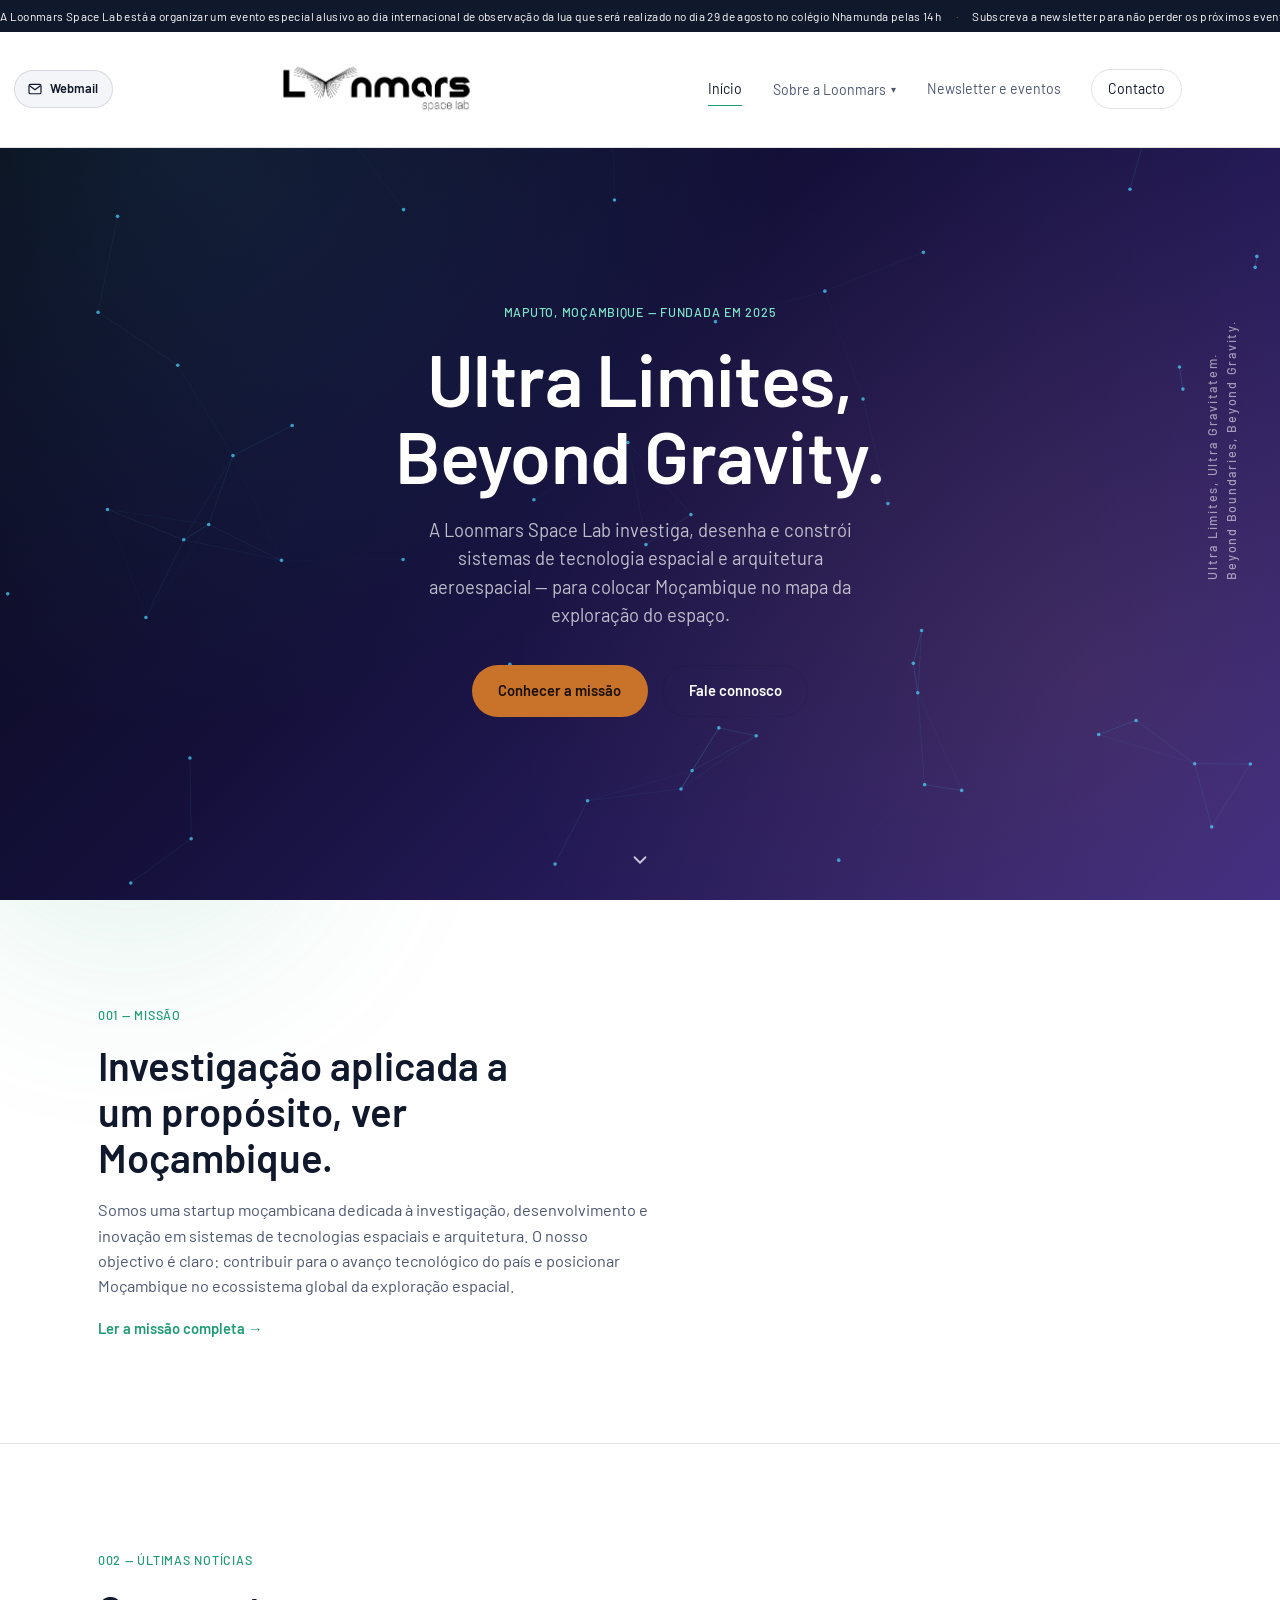
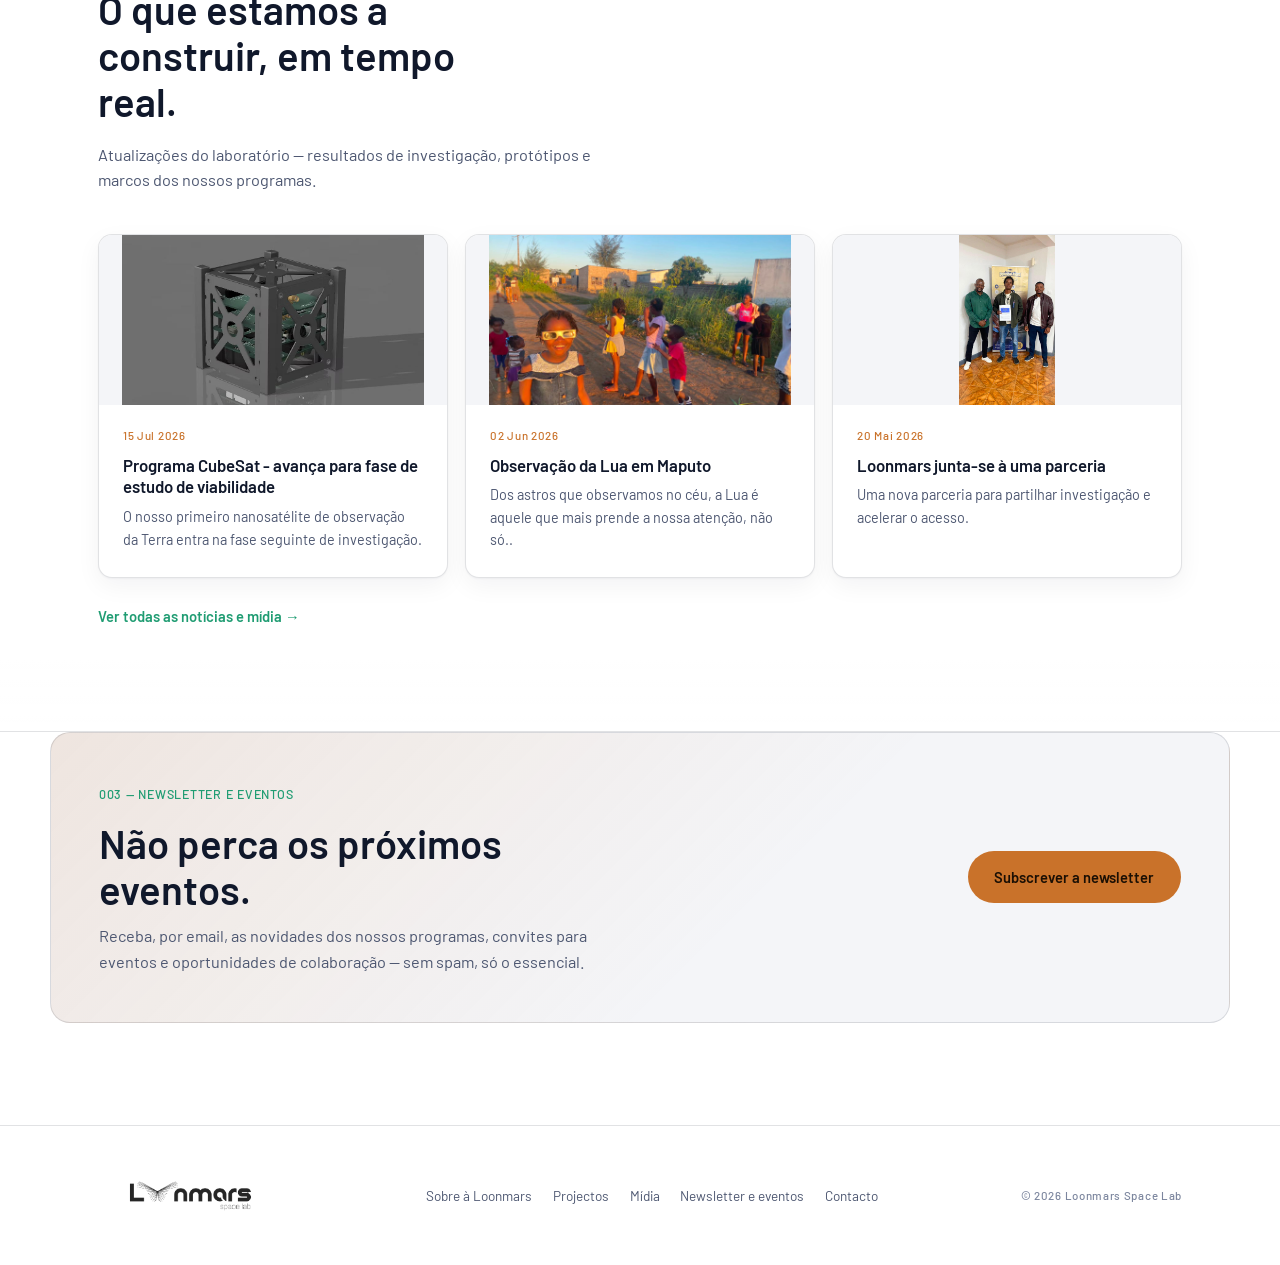
==== commit edd40b48: "Update index.html" ====
--- a/index.html
+++ b/index.html
@@ -165,7 +165,7 @@
         <div class="news-body">
           <span class="news-date mono">20 Mai 2026</span>
           <h3>Loonmars junta-se à uma parceria</h3>
-          <p>Uma nova parceria para partilhar investigação e acelerar o  acesso.</p>
+          <p>Uma nova parceria para partilhar investigação e acelerar o acesso.</p>
         </div>
       </a>
     </div>
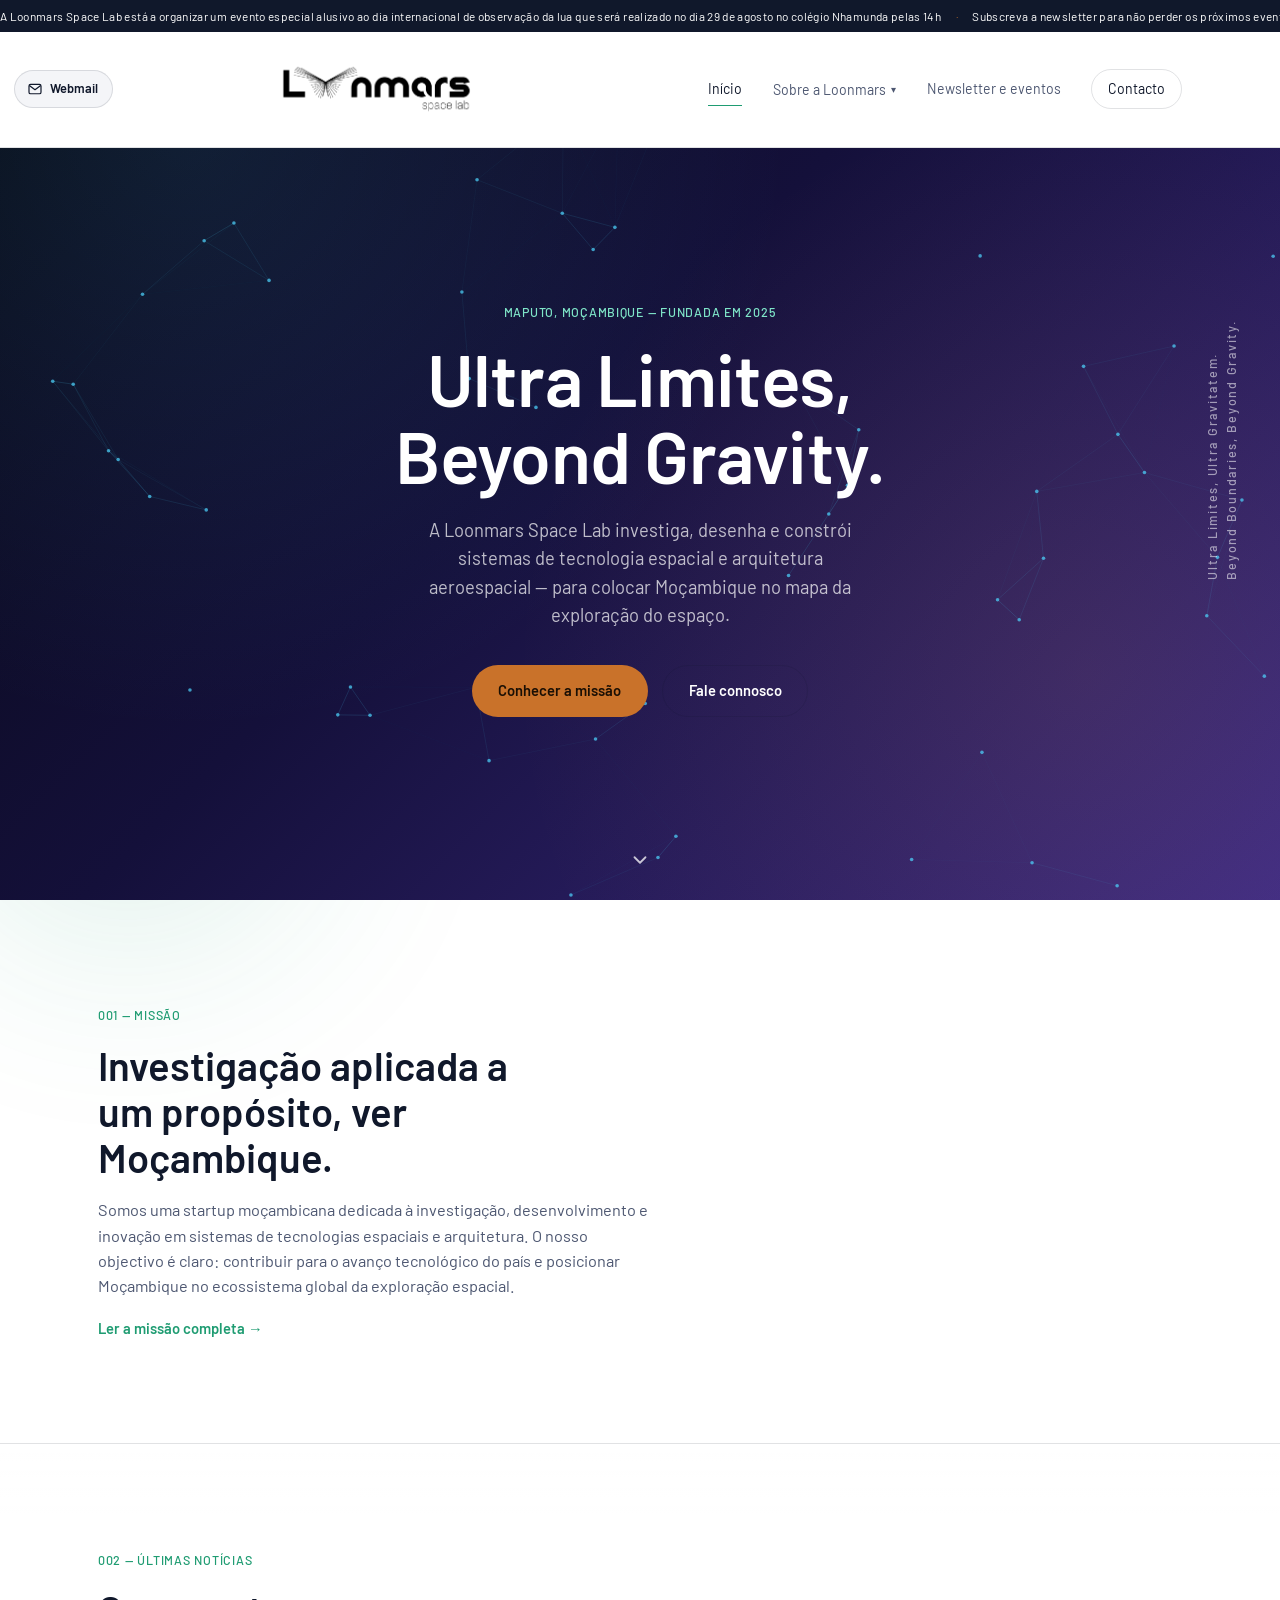
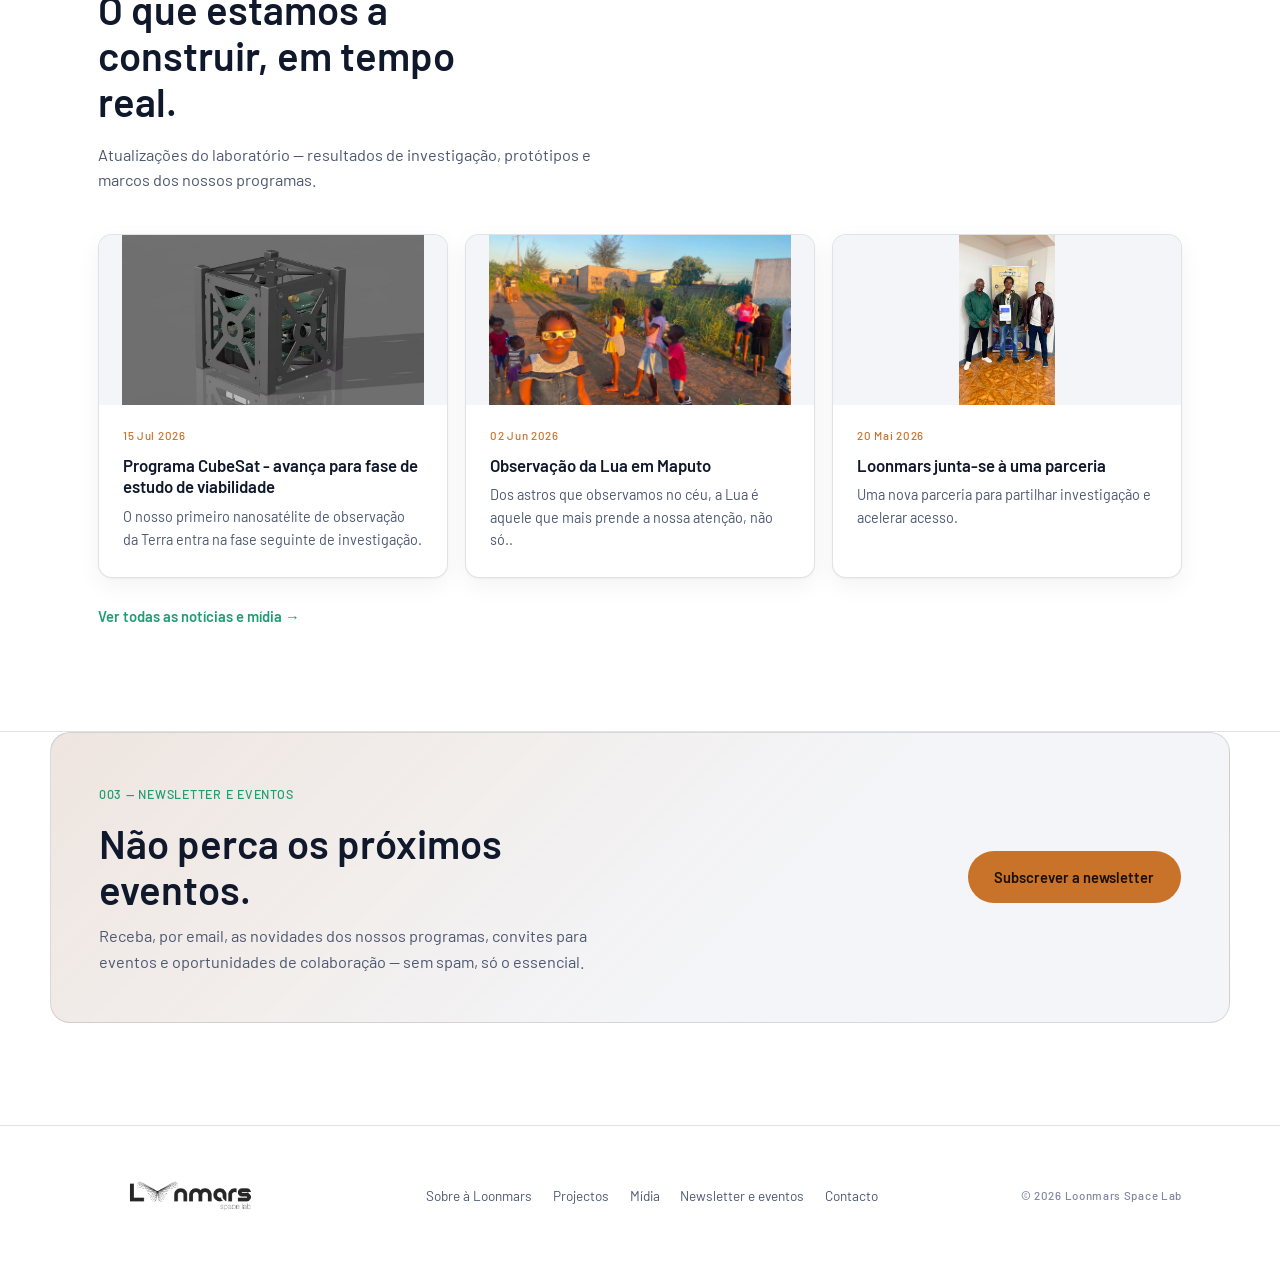
==== commit da10a20c: "Update index.html" ====
--- a/index.html
+++ b/index.html
@@ -165,7 +165,7 @@
         <div class="news-body">
           <span class="news-date mono">20 Mai 2026</span>
           <h3>Loonmars junta-se à uma parceria</h3>
-          <p>Uma nova parceria para partilhar investigação e acelerar o acesso.</p>
+          <p>Uma nova parceria para partilhar investigação e acelerar acesso.</p>
         </div>
       </a>
     </div>
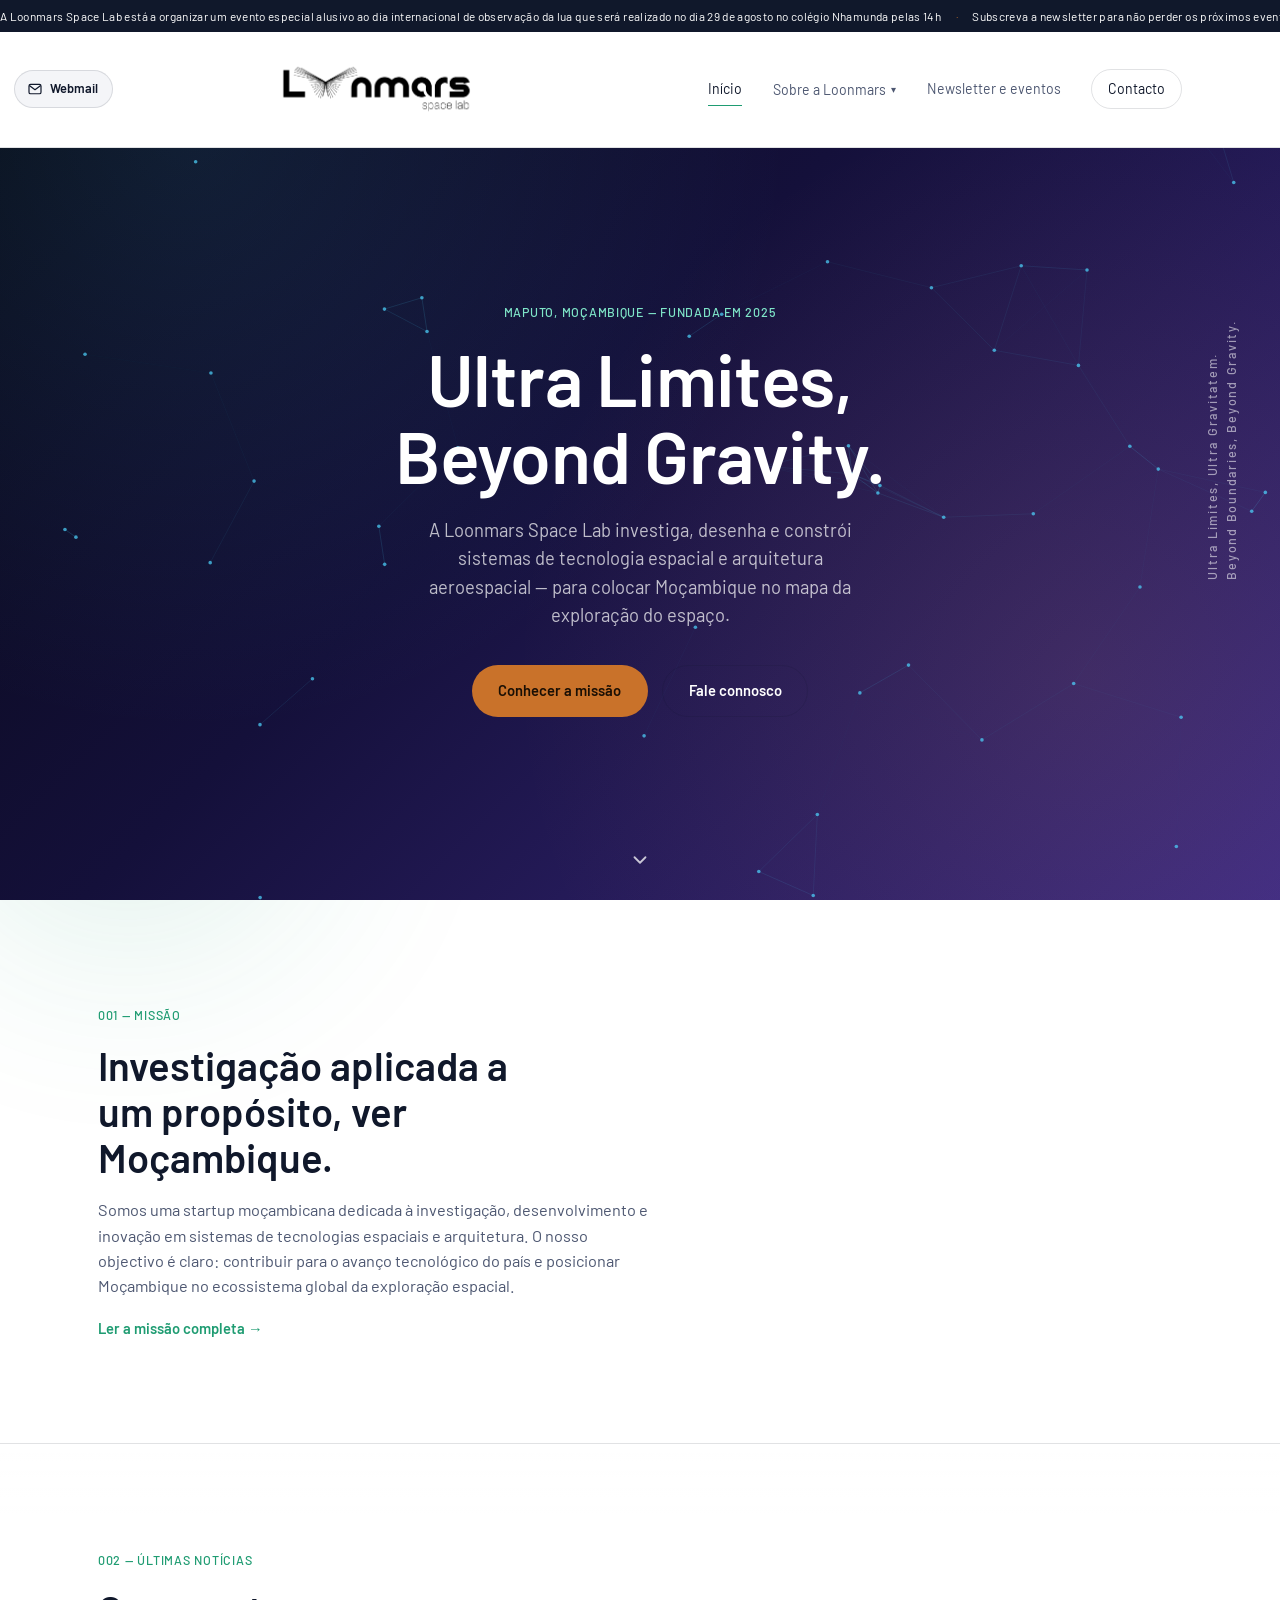
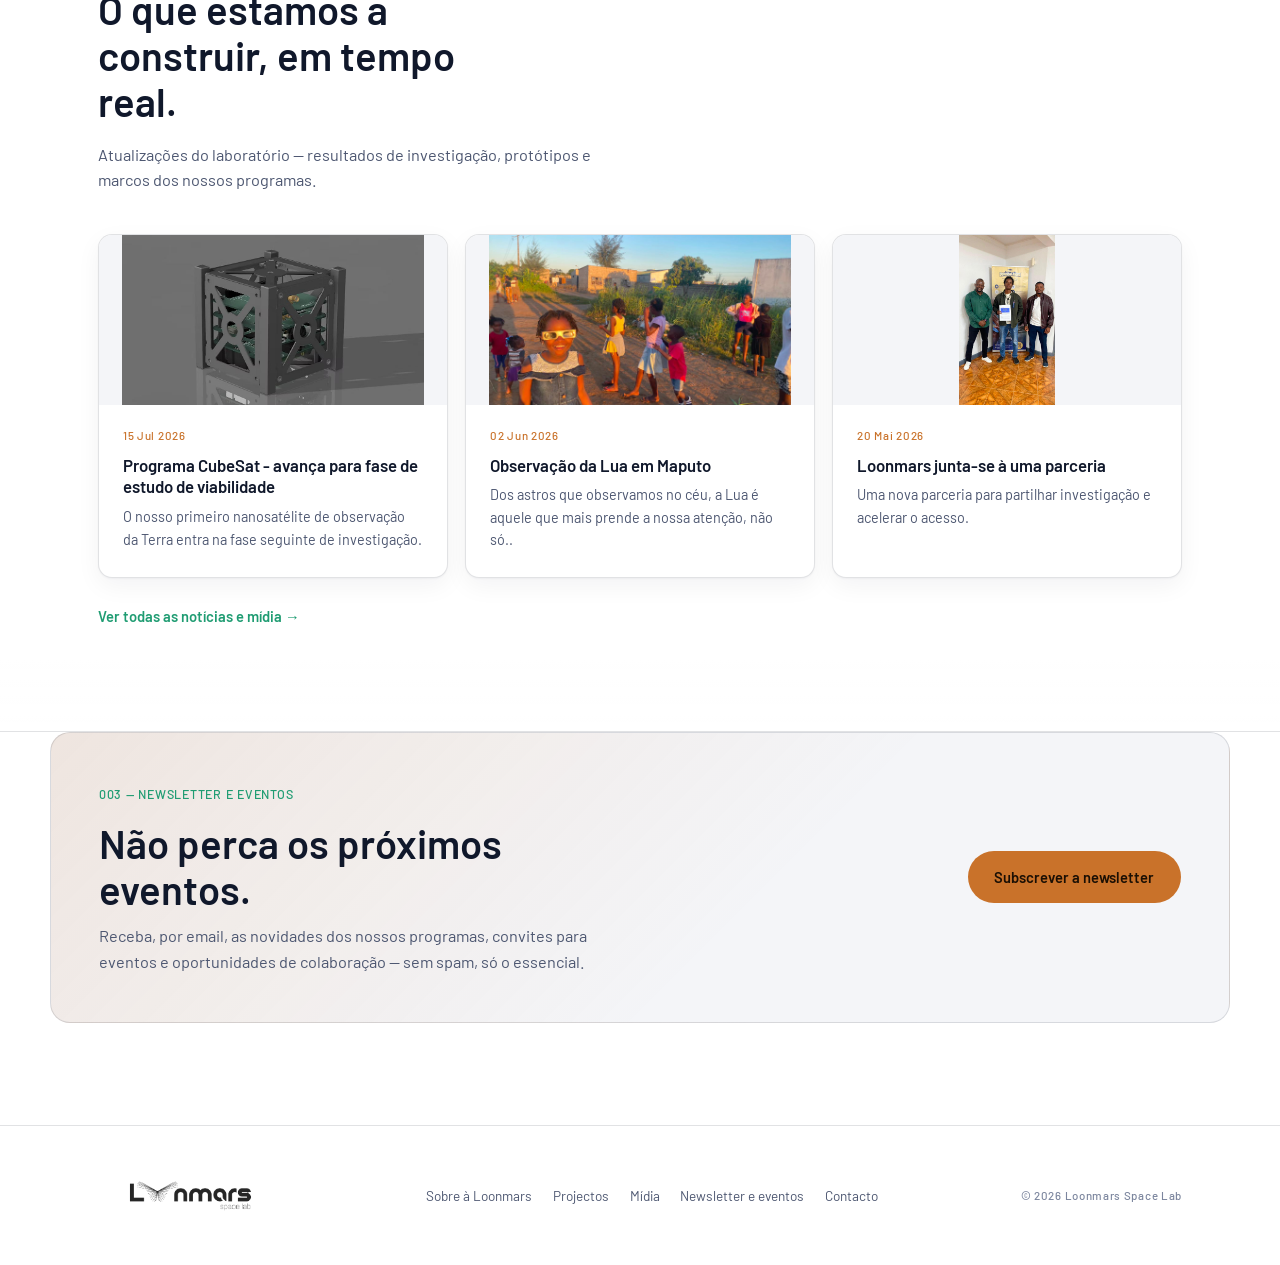
==== commit 707e4ebf: "Update index.html" ====
--- a/index.html
+++ b/index.html
@@ -165,7 +165,7 @@
         <div class="news-body">
           <span class="news-date mono">20 Mai 2026</span>
           <h3>Loonmars junta-se à uma parceria</h3>
-          <p>Uma nova parceria para partilhar investigação e acelerar acesso.</p>
+          <p>Uma nova parceria para partilhar investigação e acelerar o acesso.</p>
         </div>
       </a>
     </div>
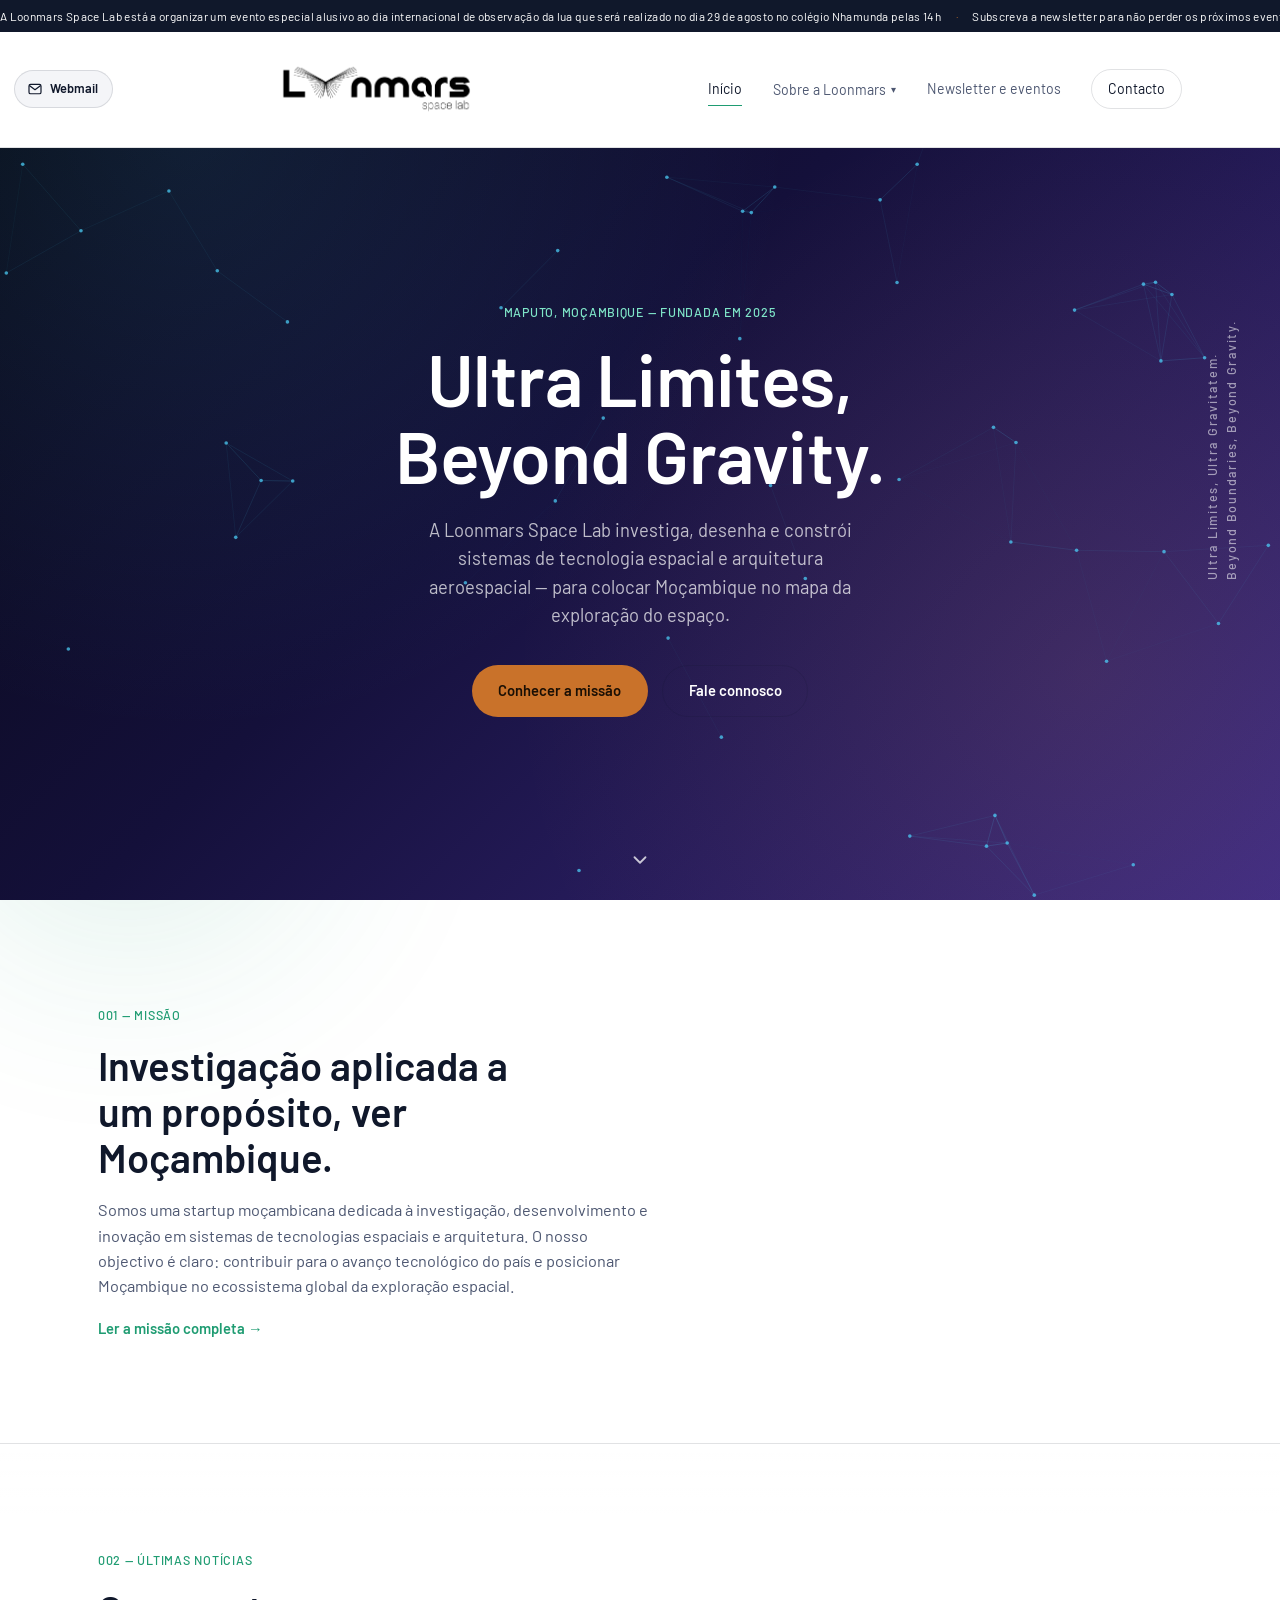
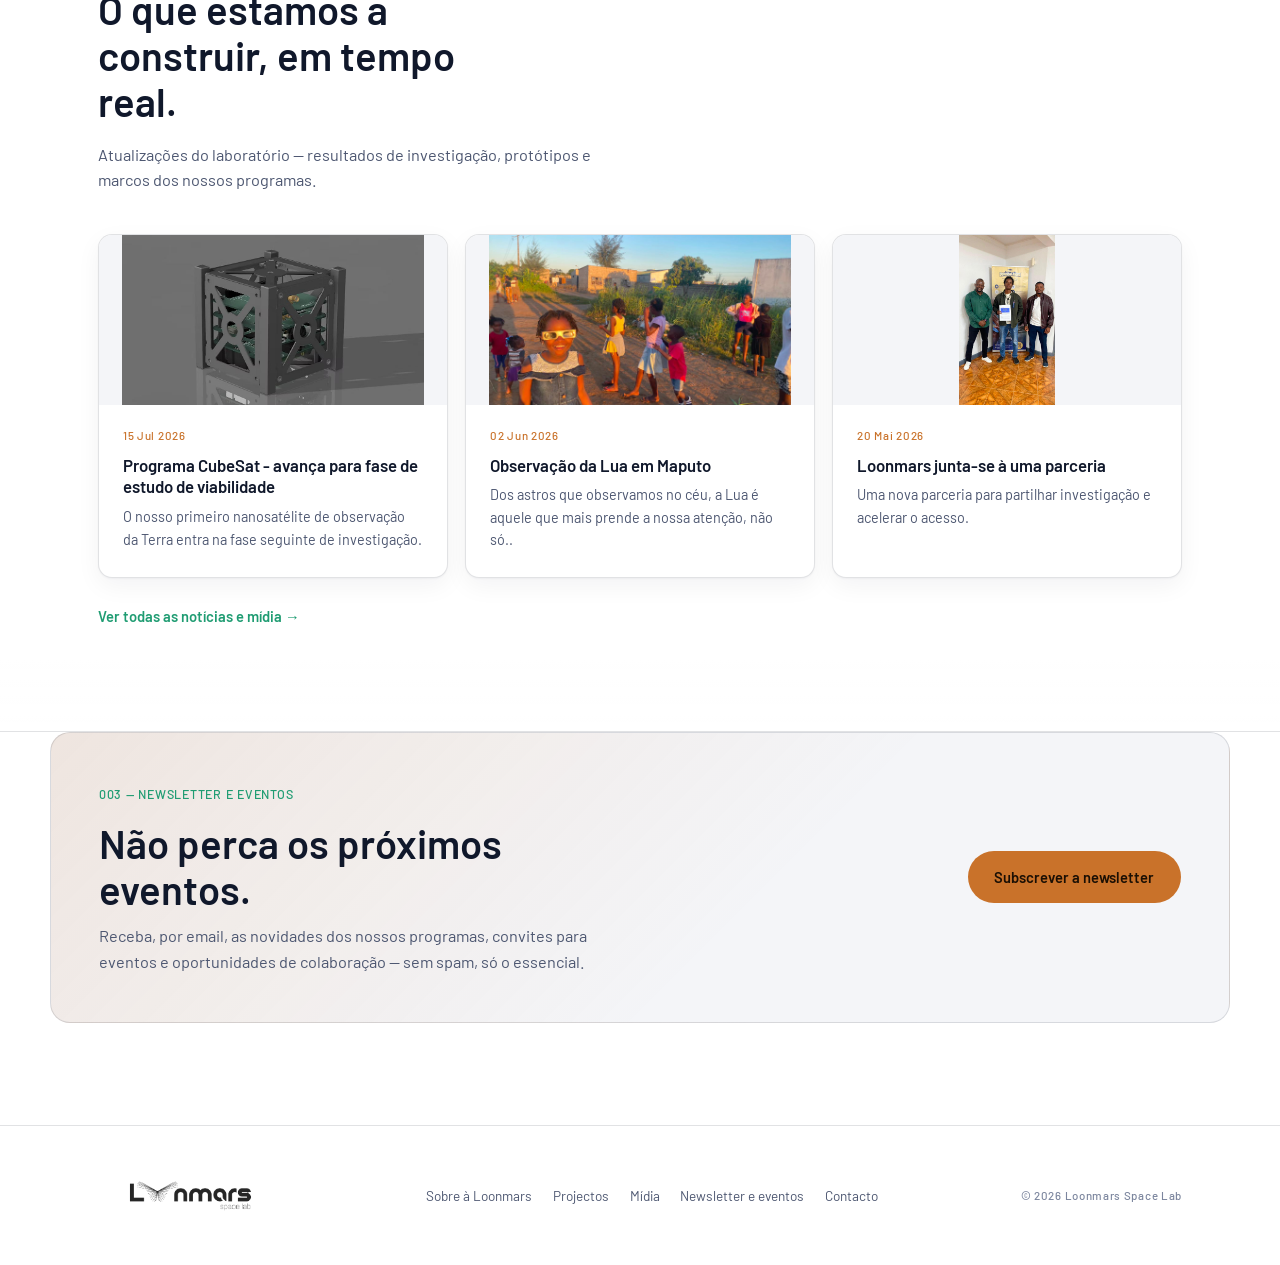
==== commit 38571440: "Update index.html" ====
--- a/index.html
+++ b/index.html
@@ -109,6 +109,25 @@
     </svg>
   </a>
 </section>
+
+
+
+
+
+
+
+
+
+
+
+
+
+
+
+
+
+
+
 
 <main>
 
--- a/styles.css
+++ b/styles.css
@@ -1420,4 +1420,13 @@
 .history-item:nth-child(2) .history-year { color: var(--signal); }
 .history-item:nth-child(3) .history-year { color: var(--ochre); }
 .history-item h3 { font-size: 1.05rem; margin-bottom: 0.4rem; }
-.history-item p { color: var(--muted); font-size: 0.92rem; max-width: 56ch; }+.history-item p { color: var(--muted); font-size: 0.92rem; max-width: 56ch; }
+
+
+
+
+
+
+
+
+
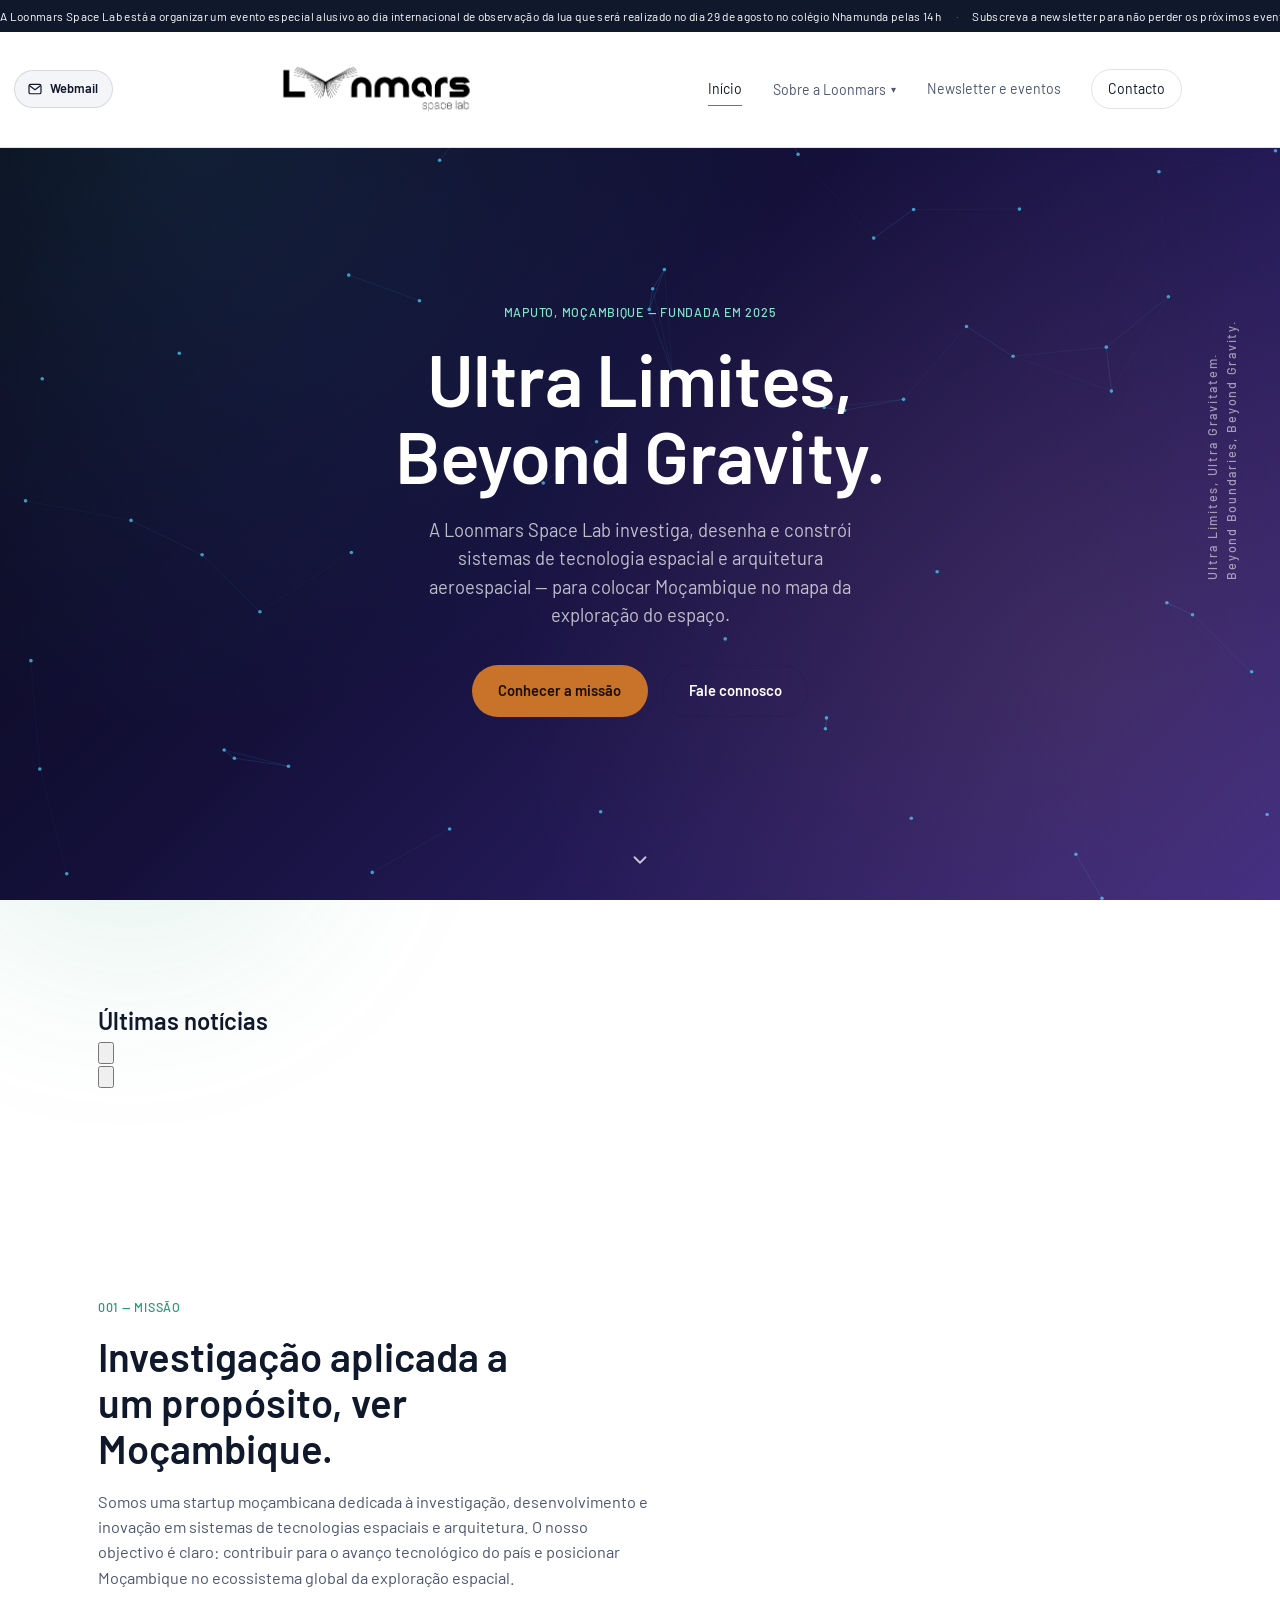
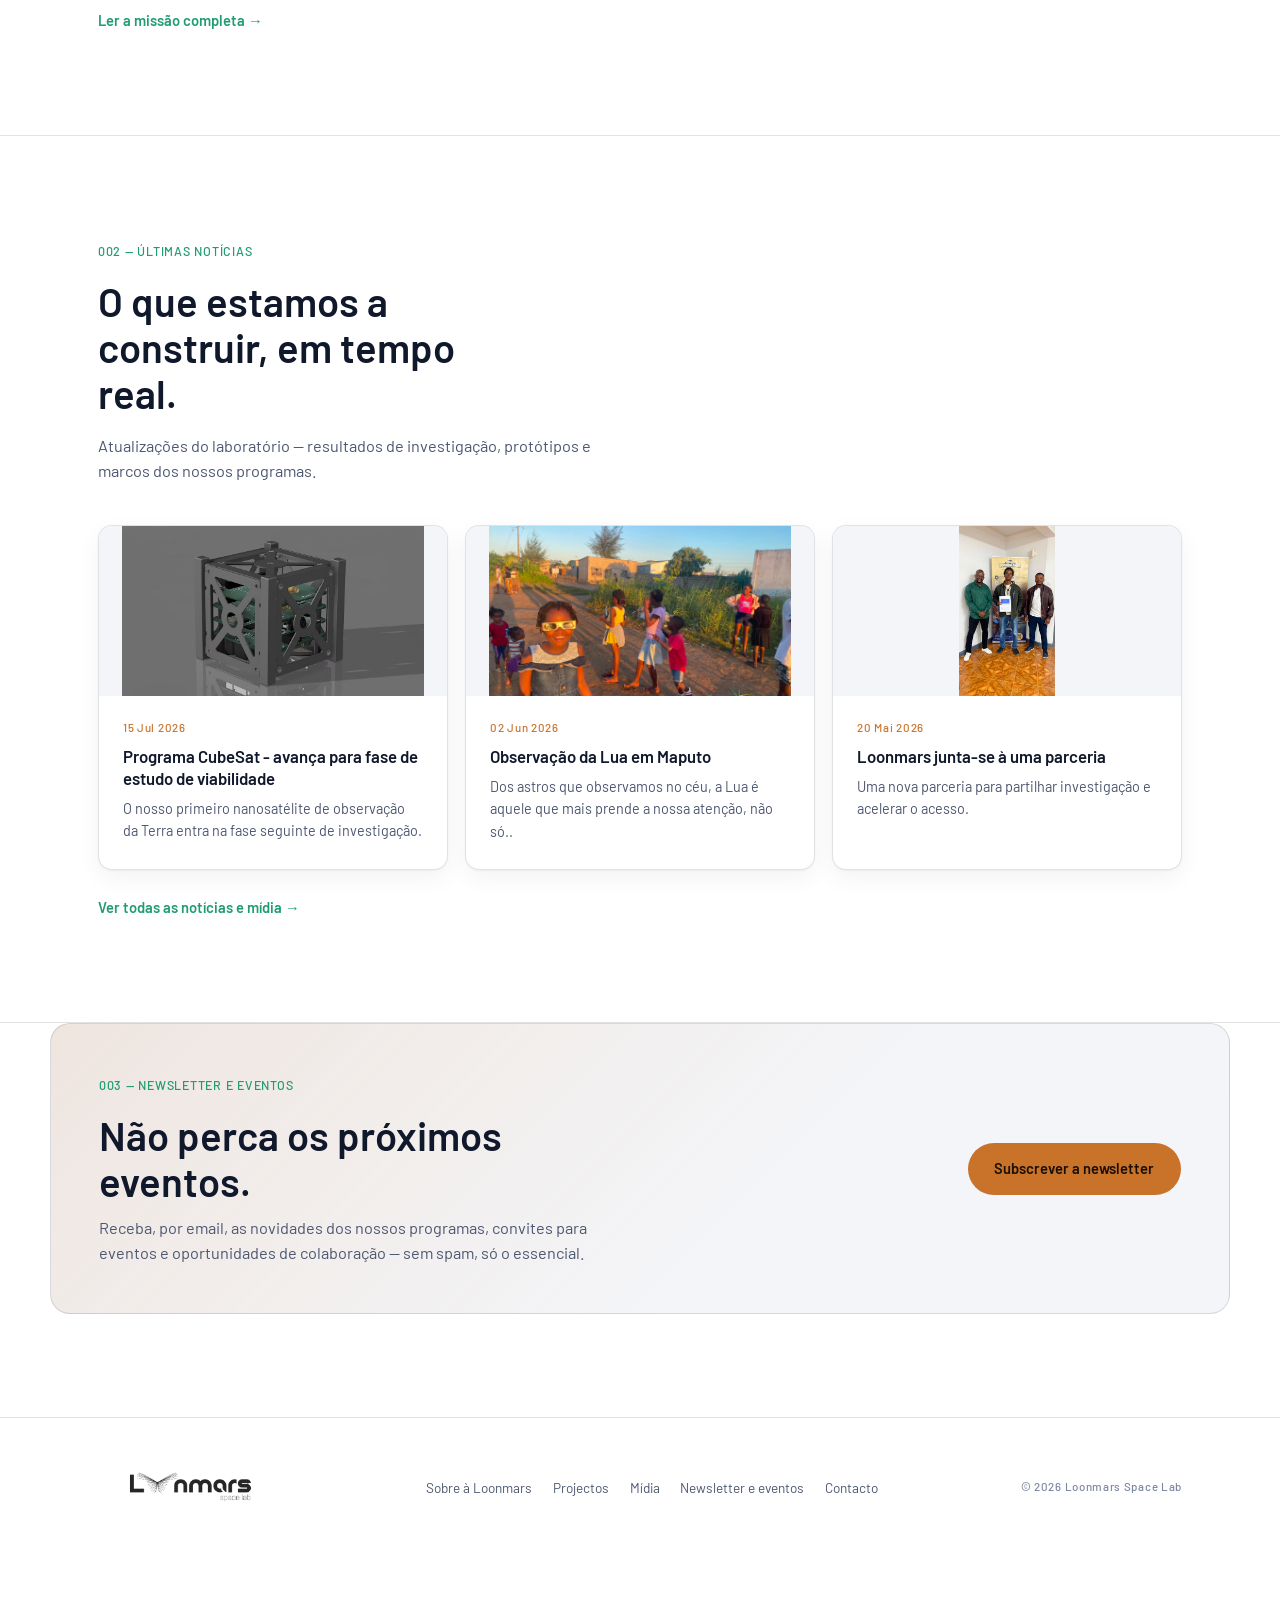
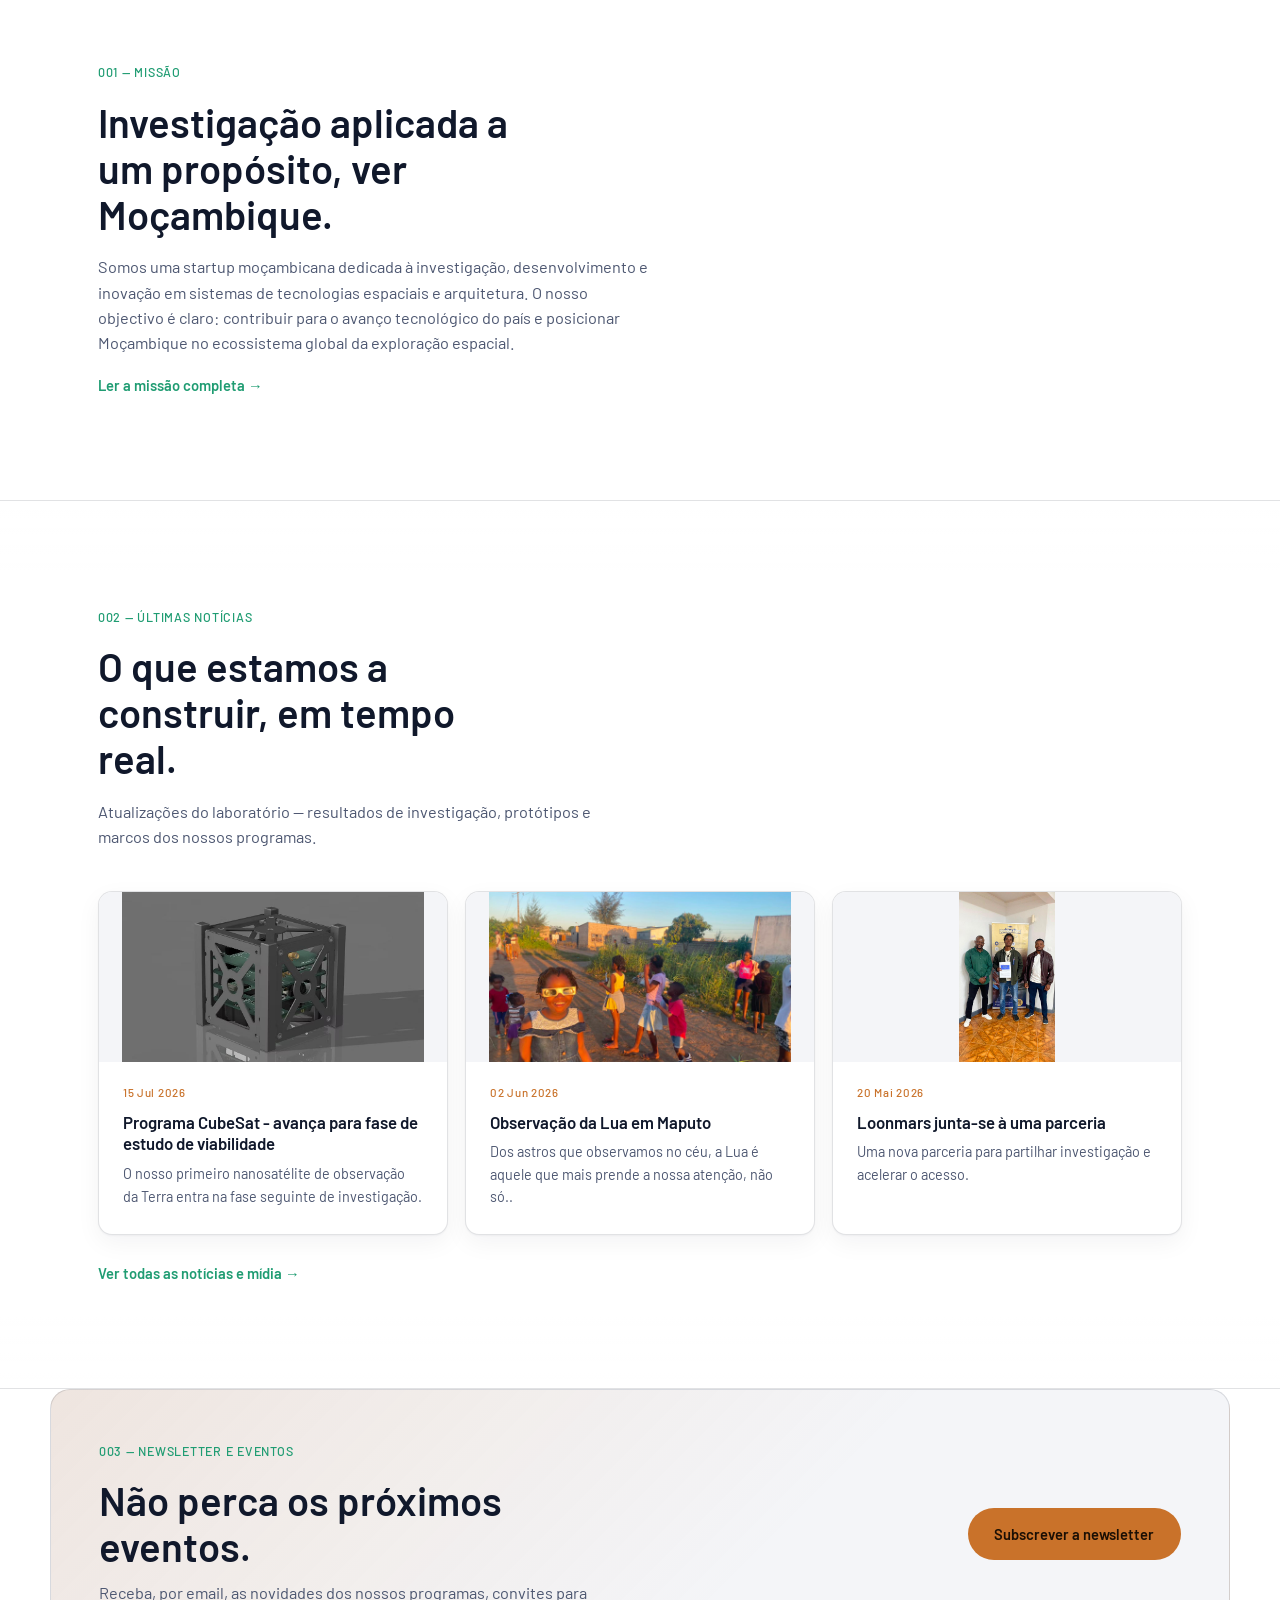
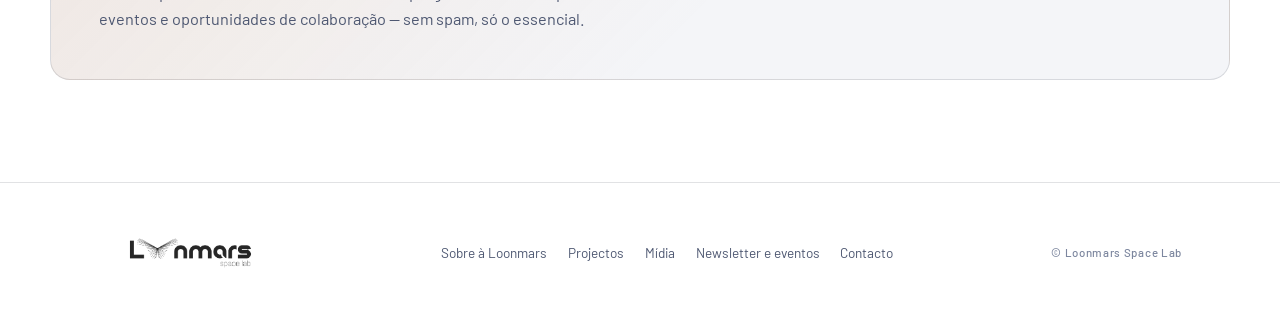
==== commit a4b1cca7: "Update index.html" ====
--- a/index.html
+++ b/index.html
@@ -110,26 +110,33 @@
   </a>
 </section>
 
-
-
-
-
-
-
-
-
-
-
-
-
-
-
-
-
-
-
-
 <main>
+
+<!-- ============ CARROSSEL DE NOTÍCIAS ============ -->
+<section class="section news-carousel-section">
+  <div class="section-inner">
+    <div class="nc-header">
+      <h2 class="nc-title">Últimas notícias</h2>
+      <span class="nc-underline" aria-hidden="true"></span>
+    </div>
+
+    <div class="nc-carousel" id="ncCarousel">
+      <button type="button" class="nc-arrow nc-arrow-prev" id="ncPrev" aria-label="Notícia anterior">
+        <svg viewBox="0 0 24 24" fill="none"><path d="M15 6l-6 6 6 6" stroke="currentColor" stroke-width="2" stroke-linecap="round" stroke-linejoin="round"/></svg>
+      </button>
+
+      <div class="nc-slide-viewport">
+        <div class="nc-slide-track" id="ncTrack"></div>
+      </div>
+
+      <button type="button" class="nc-arrow nc-arrow-next" id="ncNext" aria-label="Próxima notícia">
+        <svg viewBox="0 0 24 24" fill="none"><path d="M9 6l6 6-6 6" stroke="currentColor" stroke-width="2" stroke-linecap="round" stroke-linejoin="round"/></svg>
+      </button>
+    </div>
+
+    <div class="dot-nav nc-dots" id="ncDots" role="tablist" aria-label="Escolher notícia"></div>
+  </div>
+</section>
 
 <section class="section" id="missao-teaser">
   <div class="section-inner grid-2">
@@ -229,4 +236,122 @@
 
 <script src="script.js"></script>
 </body>
+</html>
+
+
+
+
+
+
+
+
+
+
+
+
+
+
+
+
+
+<main>
+
+<section class="section" id="missao-teaser">
+  <div class="section-inner grid-2">
+    <div class="reveal">
+      <p class="eyebrow mono">001 — Missão</p>
+      <h2 class="section-title">
+        Investigação  aplicada a um propósito, ver Moçambique.
+      </h2>
+      <p class="body-text">
+        Somos uma startup moçambicana dedicada à investigação, desenvolvimento e inovação em
+        sistemas de tecnologias espaciais e arquitetura. O nosso objectivo é claro: contribuir
+        para o avanço tecnológico do país e posicionar Moçambique no ecossistema global da
+        exploração espacial.
+      </p>
+      <a href="sobre.html" class="link-arrow">Ler a missão completa →</a>
+    </div>
+ 
+  </div>
+</section>
+
+<section class="section section-alt">
+  <div class="section-inner">
+    <p class="eyebrow mono">002 — Últimas notícias</p>
+    <h2 class="section-title"> O que estamos a construir, em tempo real.</h2>
+    <p class="body-text max-60">
+      Atualizações do laboratório — resultados de investigação, protótipos e marcos dos
+      nossos programas.
+    </p>
+
+    <!-- PLACEHOLDER: substitua a imagem de fundo (background-image inline) e o texto
+         de cada .news-card pelas suas notícias e fotos. -->
+
+    <div class="news-grid reveal">
+      <a class="news-card" href="midia.html">
+        <div class="news-photo news-photo-1" role="img" aria-label="Equipa Loonmars em laboratório"></div>
+        <div class="news-body">
+          <span class="news-date mono">15 Jul 2026</span>
+          <h3> Programa CubeSat - avança para fase de estudo de viabilidade</h3>
+          <p>O nosso primeiro nanosatélite de observação da Terra entra na fase seguinte de investigação.</p>
+        </div>
+      </a>
+      <a class="news-card" href="midia.html">
+        <div class="news-photo news-photo-2" role="img" aria-label="Protótipo de estação terrestre"></div>
+        <div class="news-body">
+          <span class="news-date mono">02 Jun 2026</span>
+          <h3>Observação da Lua em Maputo</h3>
+          <p>Dos astros que observamos no céu, a Lua é aquele que mais prende a nossa atenção, não só..</p>
+        </div>
+      </a>
+      <a class="news-card" href="midia.html">
+        <div class="news-photo news-photo-3" role="img" aria-label="Loonmars em conferência espacial"></div>
+        <div class="news-body">
+          <span class="news-date mono">20 Mai 2026</span>
+          <h3>Loonmars junta-se à uma parceria</h3>
+          <p>Uma nova parceria para partilhar investigação e acelerar o acesso.</p>
+        </div>
+      </a>
+    </div>
+
+    <a href="newsletter.html" class="link-arrow">Ver todas as notícias e mídia →</a>
+  </div>
+</section>
+
+<section class="section newsletter-band">
+  <div class="section-inner newsletter-inner reveal">
+    <div>
+      <p class="eyebrow mono">003 — Newsletter e eventos</p>
+      <h2 class="section-title">Não perca os próximos eventos.</h2>
+      <p class="body-text max-60">
+        Receba, por email, as novidades dos nossos programas, convites para eventos e
+        oportunidades de colaboração — sem spam, só o essencial.
+      </p>
+    </div>
+    <a href="newsletter.html" class="btn btn-primary">Subscrever a newsletter</a>
+  </div>
+</section>
+
+
+
+</main>
+
+<footer class="site-footer">
+  <div class="footer-inner">
+    <div class="footer-brand">
+      <img src="logo.png" alt="Loonmars Space Lab" class="footer-logo">
+    </div>
+    <nav class="footer-nav">
+      <a href="sobre.html">Sobre à Loonmars</a>
+      <a href="projectos.html">Projectos</a>
+      <a href="midia.html">Mídia</a>
+      <a href="newsletter.html">Newsletter e eventos</a>
+      <a href="contacto.html">Contacto</a>
+    </nav>
+    <p class="footer-copy mono">© <span id="year"></span> Loonmars Space Lab</p>
+  </div>
+</footer>
+
+<script src="script.js"></script>
+</body>
 </html>
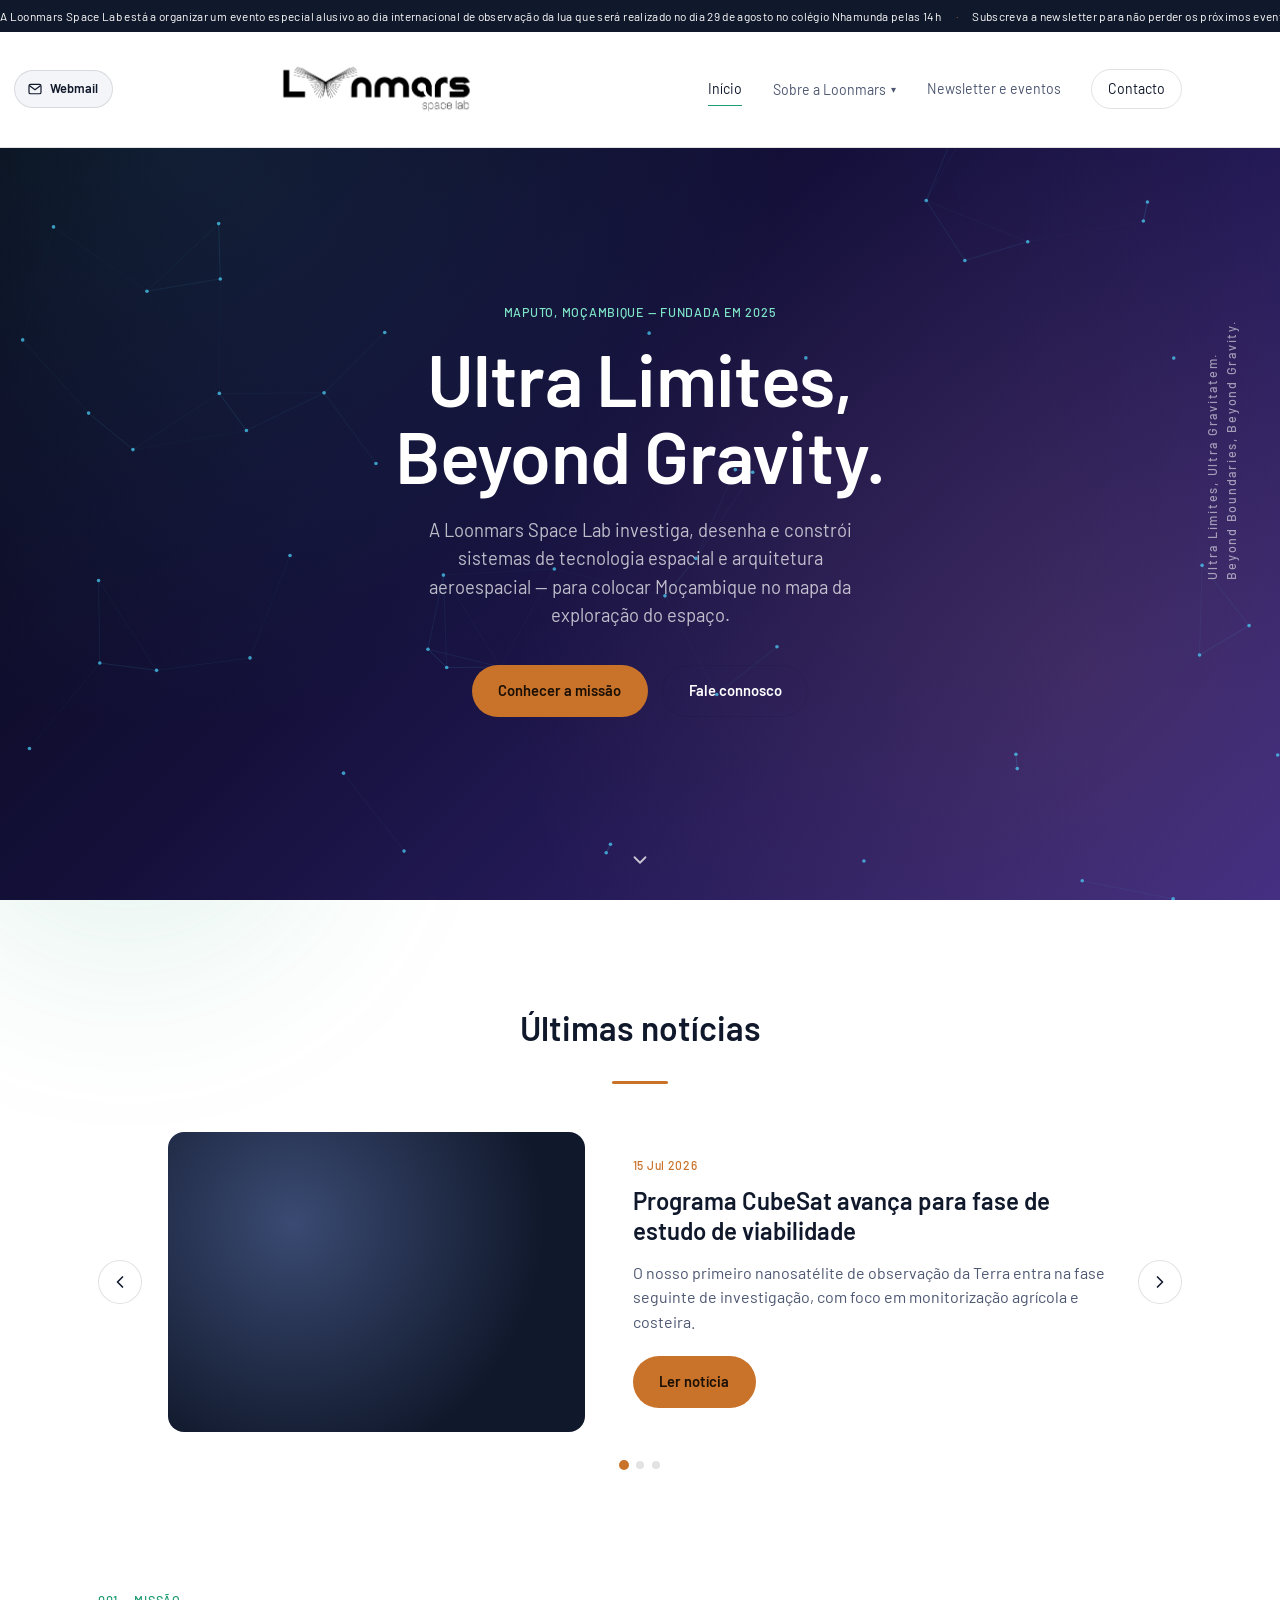
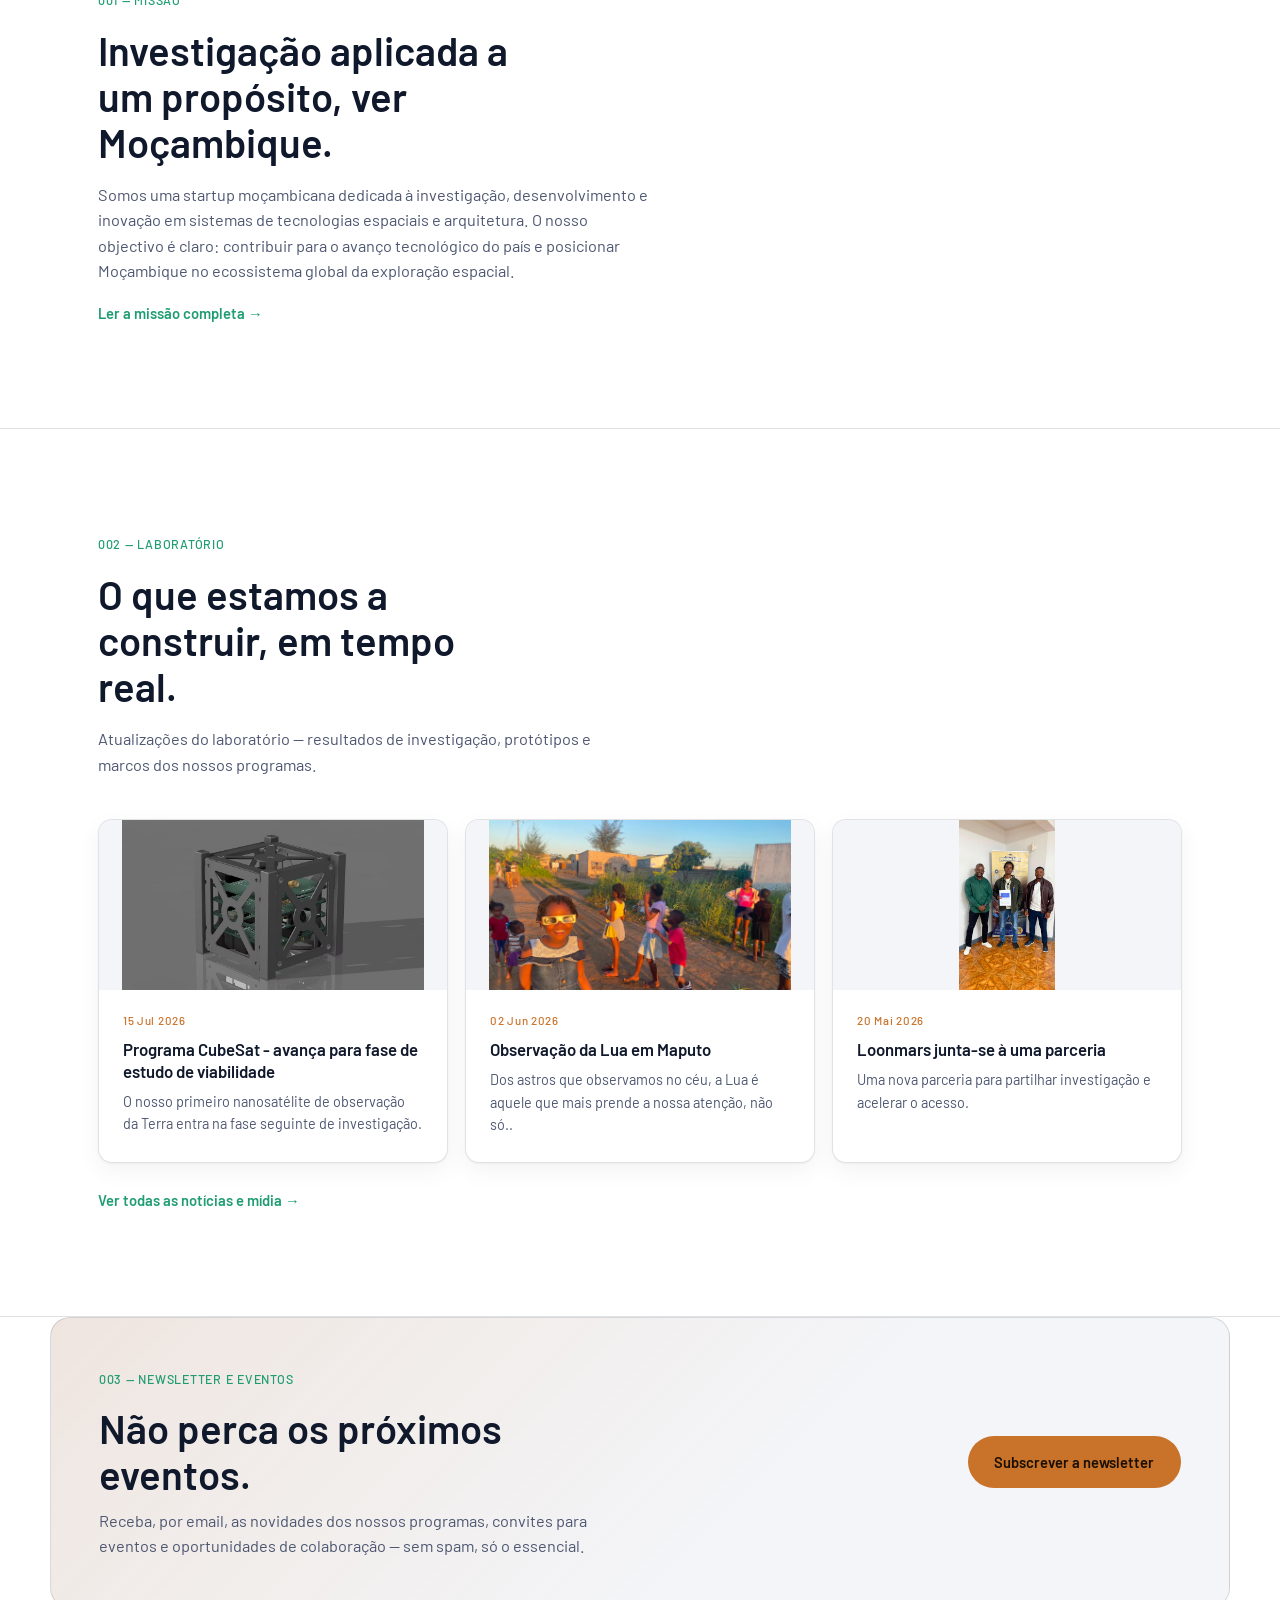
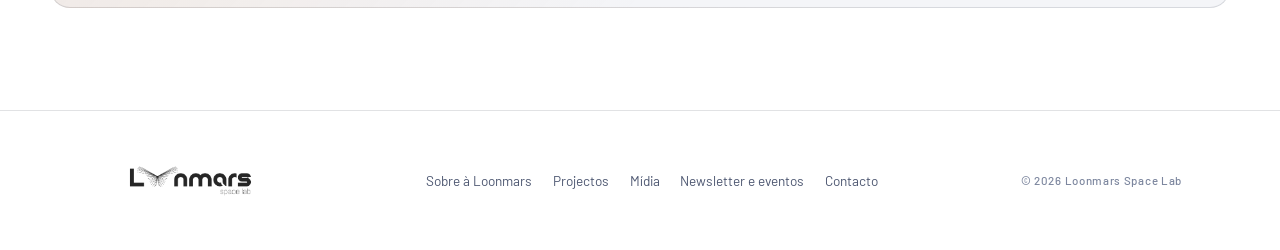
==== commit ddc5e2ec: "Update index.html" ====
--- a/index.html
+++ b/index.html
@@ -159,7 +159,7 @@
 
 <section class="section section-alt">
   <div class="section-inner">
-    <p class="eyebrow mono">002 — Últimas notícias</p>
+    <p class="eyebrow mono">002 — Laboratório</p>
     <h2 class="section-title"> O que estamos a construir, em tempo real.</h2>
     <p class="body-text max-60">
       Atualizações do laboratório — resultados de investigação, protótipos e marcos dos
@@ -236,122 +236,4 @@
 
 <script src="script.js"></script>
 </body>
-</html>
-
-
-
-
-
-
-
-
-
-
-
-
-
-
-
-
-
-<main>
-
-<section class="section" id="missao-teaser">
-  <div class="section-inner grid-2">
-    <div class="reveal">
-      <p class="eyebrow mono">001 — Missão</p>
-      <h2 class="section-title">
-        Investigação  aplicada a um propósito, ver Moçambique.
-      </h2>
-      <p class="body-text">
-        Somos uma startup moçambicana dedicada à investigação, desenvolvimento e inovação em
-        sistemas de tecnologias espaciais e arquitetura. O nosso objectivo é claro: contribuir
-        para o avanço tecnológico do país e posicionar Moçambique no ecossistema global da
-        exploração espacial.
-      </p>
-      <a href="sobre.html" class="link-arrow">Ler a missão completa →</a>
-    </div>
- 
-  </div>
-</section>
-
-<section class="section section-alt">
-  <div class="section-inner">
-    <p class="eyebrow mono">002 — Últimas notícias</p>
-    <h2 class="section-title"> O que estamos a construir, em tempo real.</h2>
-    <p class="body-text max-60">
-      Atualizações do laboratório — resultados de investigação, protótipos e marcos dos
-      nossos programas.
-    </p>
-
-    <!-- PLACEHOLDER: substitua a imagem de fundo (background-image inline) e o texto
-         de cada .news-card pelas suas notícias e fotos. -->
-
-    <div class="news-grid reveal">
-      <a class="news-card" href="midia.html">
-        <div class="news-photo news-photo-1" role="img" aria-label="Equipa Loonmars em laboratório"></div>
-        <div class="news-body">
-          <span class="news-date mono">15 Jul 2026</span>
-          <h3> Programa CubeSat - avança para fase de estudo de viabilidade</h3>
-          <p>O nosso primeiro nanosatélite de observação da Terra entra na fase seguinte de investigação.</p>
-        </div>
-      </a>
-      <a class="news-card" href="midia.html">
-        <div class="news-photo news-photo-2" role="img" aria-label="Protótipo de estação terrestre"></div>
-        <div class="news-body">
-          <span class="news-date mono">02 Jun 2026</span>
-          <h3>Observação da Lua em Maputo</h3>
-          <p>Dos astros que observamos no céu, a Lua é aquele que mais prende a nossa atenção, não só..</p>
-        </div>
-      </a>
-      <a class="news-card" href="midia.html">
-        <div class="news-photo news-photo-3" role="img" aria-label="Loonmars em conferência espacial"></div>
-        <div class="news-body">
-          <span class="news-date mono">20 Mai 2026</span>
-          <h3>Loonmars junta-se à uma parceria</h3>
-          <p>Uma nova parceria para partilhar investigação e acelerar o acesso.</p>
-        </div>
-      </a>
-    </div>
-
-    <a href="newsletter.html" class="link-arrow">Ver todas as notícias e mídia →</a>
-  </div>
-</section>
-
-<section class="section newsletter-band">
-  <div class="section-inner newsletter-inner reveal">
-    <div>
-      <p class="eyebrow mono">003 — Newsletter e eventos</p>
-      <h2 class="section-title">Não perca os próximos eventos.</h2>
-      <p class="body-text max-60">
-        Receba, por email, as novidades dos nossos programas, convites para eventos e
-        oportunidades de colaboração — sem spam, só o essencial.
-      </p>
-    </div>
-    <a href="newsletter.html" class="btn btn-primary">Subscrever a newsletter</a>
-  </div>
-</section>
-
-
-
-</main>
-
-<footer class="site-footer">
-  <div class="footer-inner">
-    <div class="footer-brand">
-      <img src="logo.png" alt="Loonmars Space Lab" class="footer-logo">
-    </div>
-    <nav class="footer-nav">
-      <a href="sobre.html">Sobre à Loonmars</a>
-      <a href="projectos.html">Projectos</a>
-      <a href="midia.html">Mídia</a>
-      <a href="newsletter.html">Newsletter e eventos</a>
-      <a href="contacto.html">Contacto</a>
-    </nav>
-    <p class="footer-copy mono">© <span id="year"></span> Loonmars Space Lab</p>
-  </div>
-</footer>
-
-<script src="script.js"></script>
-</body>
 </html>
--- a/styles.css
+++ b/styles.css
@@ -1422,11 +1422,71 @@
 .history-item h3 { font-size: 1.05rem; margin-bottom: 0.4rem; }
 .history-item p { color: var(--muted); font-size: 0.92rem; max-width: 56ch; }
 
-
-
-
-
-
-
-
-
+/* ==========================================================================
+   NEWS CAROUSEL (homepage, between hero and missão teaser)
+   ========================================================================== */
+.news-carousel-section { padding-bottom: 1rem; }
+.nc-header { text-align: center; margin-bottom: 2.6rem; }
+.nc-title { font-size: clamp(1.6rem, 3vw, 2.1rem); margin-bottom: 0.7rem; }
+.nc-underline {
+  display: inline-block;
+  width: 56px;
+  height: 3px;
+  border-radius: 2px;
+  background: var(--ochre);
+}
+
+.nc-carousel {
+  display: flex;
+  align-items: center;
+  gap: 1.2rem;
+}
+.nc-arrow {
+  width: 44px;
+  height: 44px;
+  border-radius: 50%;
+  border: 1px solid var(--line);
+  background: var(--panel);
+  color: var(--star);
+  display: flex;
+  align-items: center;
+  justify-content: center;
+  cursor: pointer;
+  flex-shrink: 0;
+  transition: background 0.2s ease, border-color 0.2s ease, color 0.2s ease;
+}
+.nc-arrow svg { width: 20px; height: 20px; }
+.nc-arrow:hover { background: var(--ochre); border-color: var(--ochre); color: #fff; }
+
+.nc-slide-viewport { flex: 1; overflow: hidden; }
+.nc-slide-track {
+  display: flex;
+  transition: transform 0.5s ease;
+}
+.nc-slide {
+  flex: 0 0 100%;
+  display: grid;
+  grid-template-columns: 1fr 1.15fr;
+  gap: clamp(1.6rem, 4vw, 3rem);
+  align-items: center;
+  padding: 0 0.4rem;
+}
+.nc-slide-photo {
+  height: clamp(220px, 24vw, 300px);
+  border-radius: 16px;
+  background-color: var(--deep);
+  background-size: cover;
+  background-position: center;
+}
+.nc-slide-photo-1 { background-image: radial-gradient(circle at 30% 30%, #3a4a72, #10182b 70%); }
+.nc-slide-photo-2 { background-image: radial-gradient(circle at 70% 40%, #3d6f5c, #10182b 70%); }
+.nc-slide-photo-3 { background-image: radial-gradient(circle at 40% 60%, #7a4f28, #10182b 70%); }
+.nc-slide-date { color: var(--ochre); font-size: 0.75rem; display: block; margin-bottom: 0.7rem; }
+.nc-slide-body h3 { font-size: clamp(1.2rem, 2vw, 1.5rem); line-height: 1.25; margin-bottom: 0.9rem; }
+.nc-slide-body p { color: var(--muted); margin-bottom: 1.3rem; }
+
+@media (max-width: 760px) {
+  .nc-slide { grid-template-columns: 1fr; }
+  .nc-arrow { width: 38px; height: 38px; }
+}
+.nc-dots { justify-content: center; margin-top: 1.8rem; }
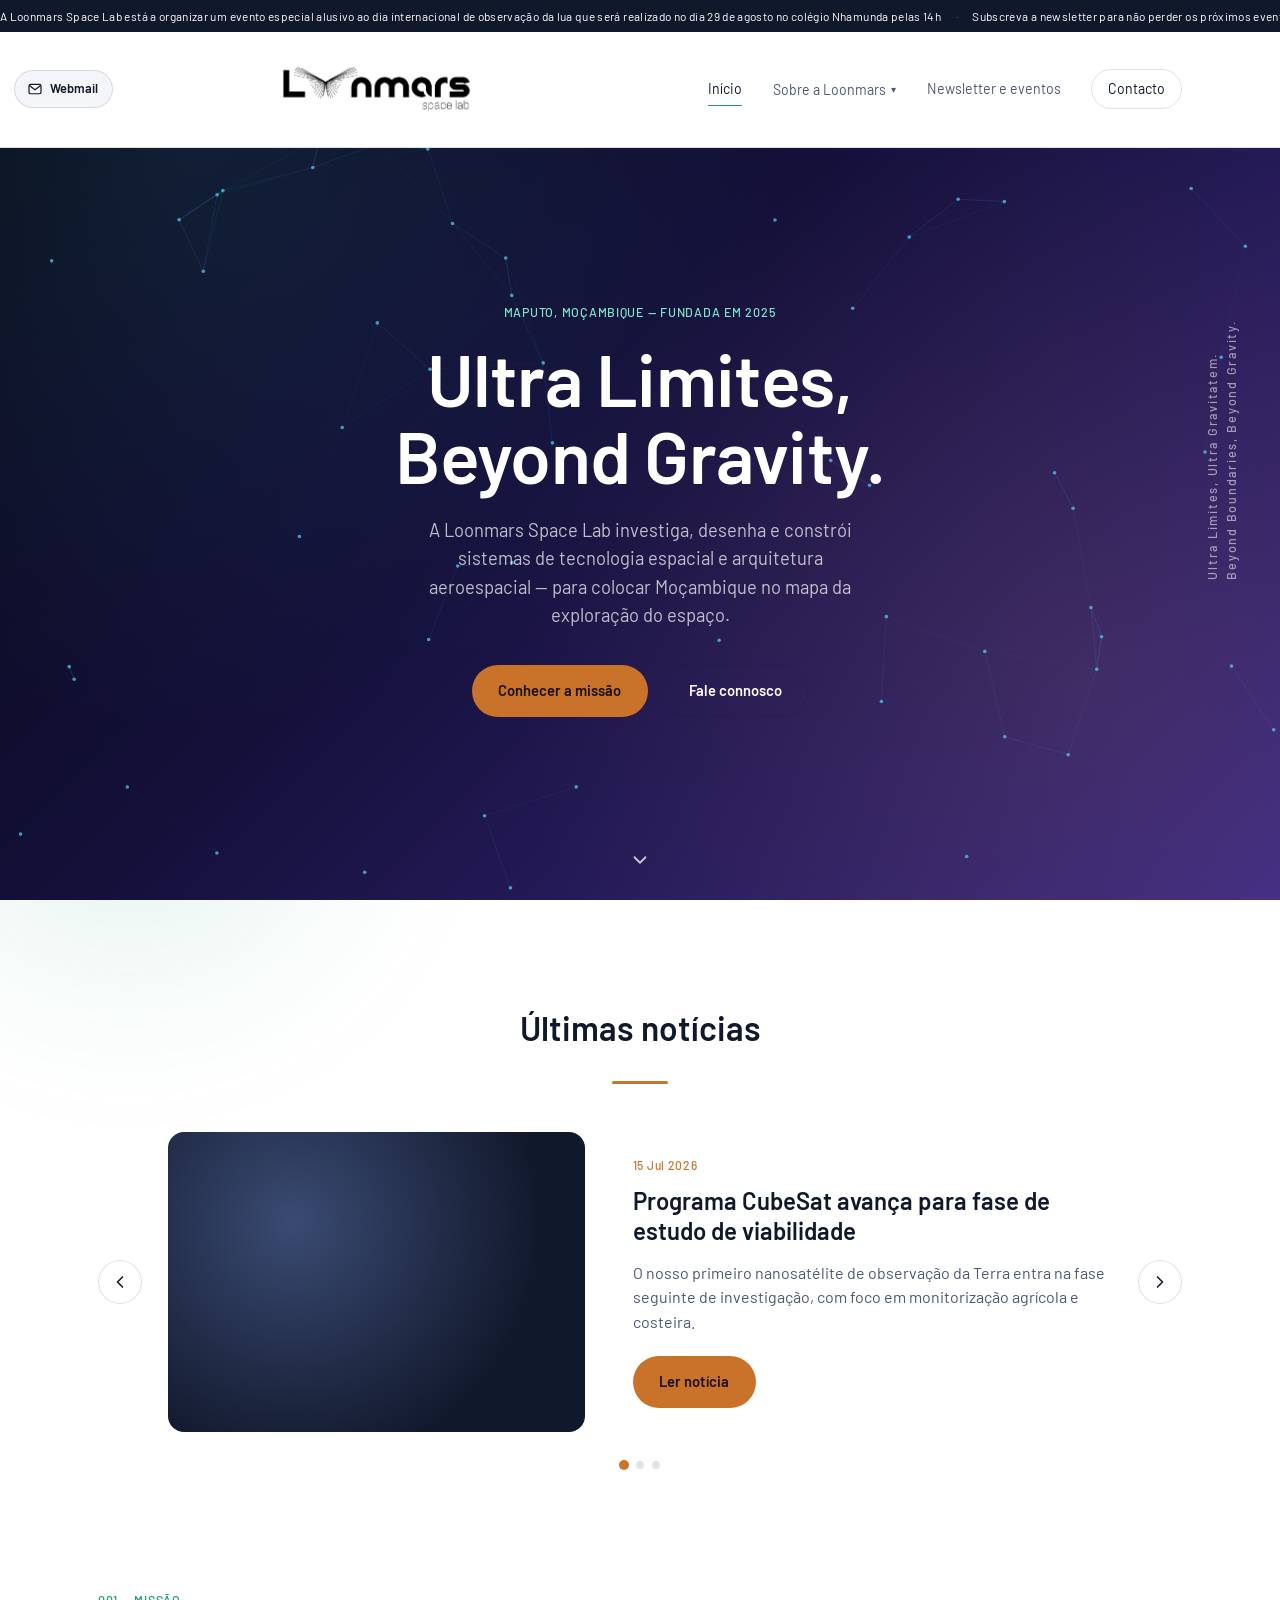
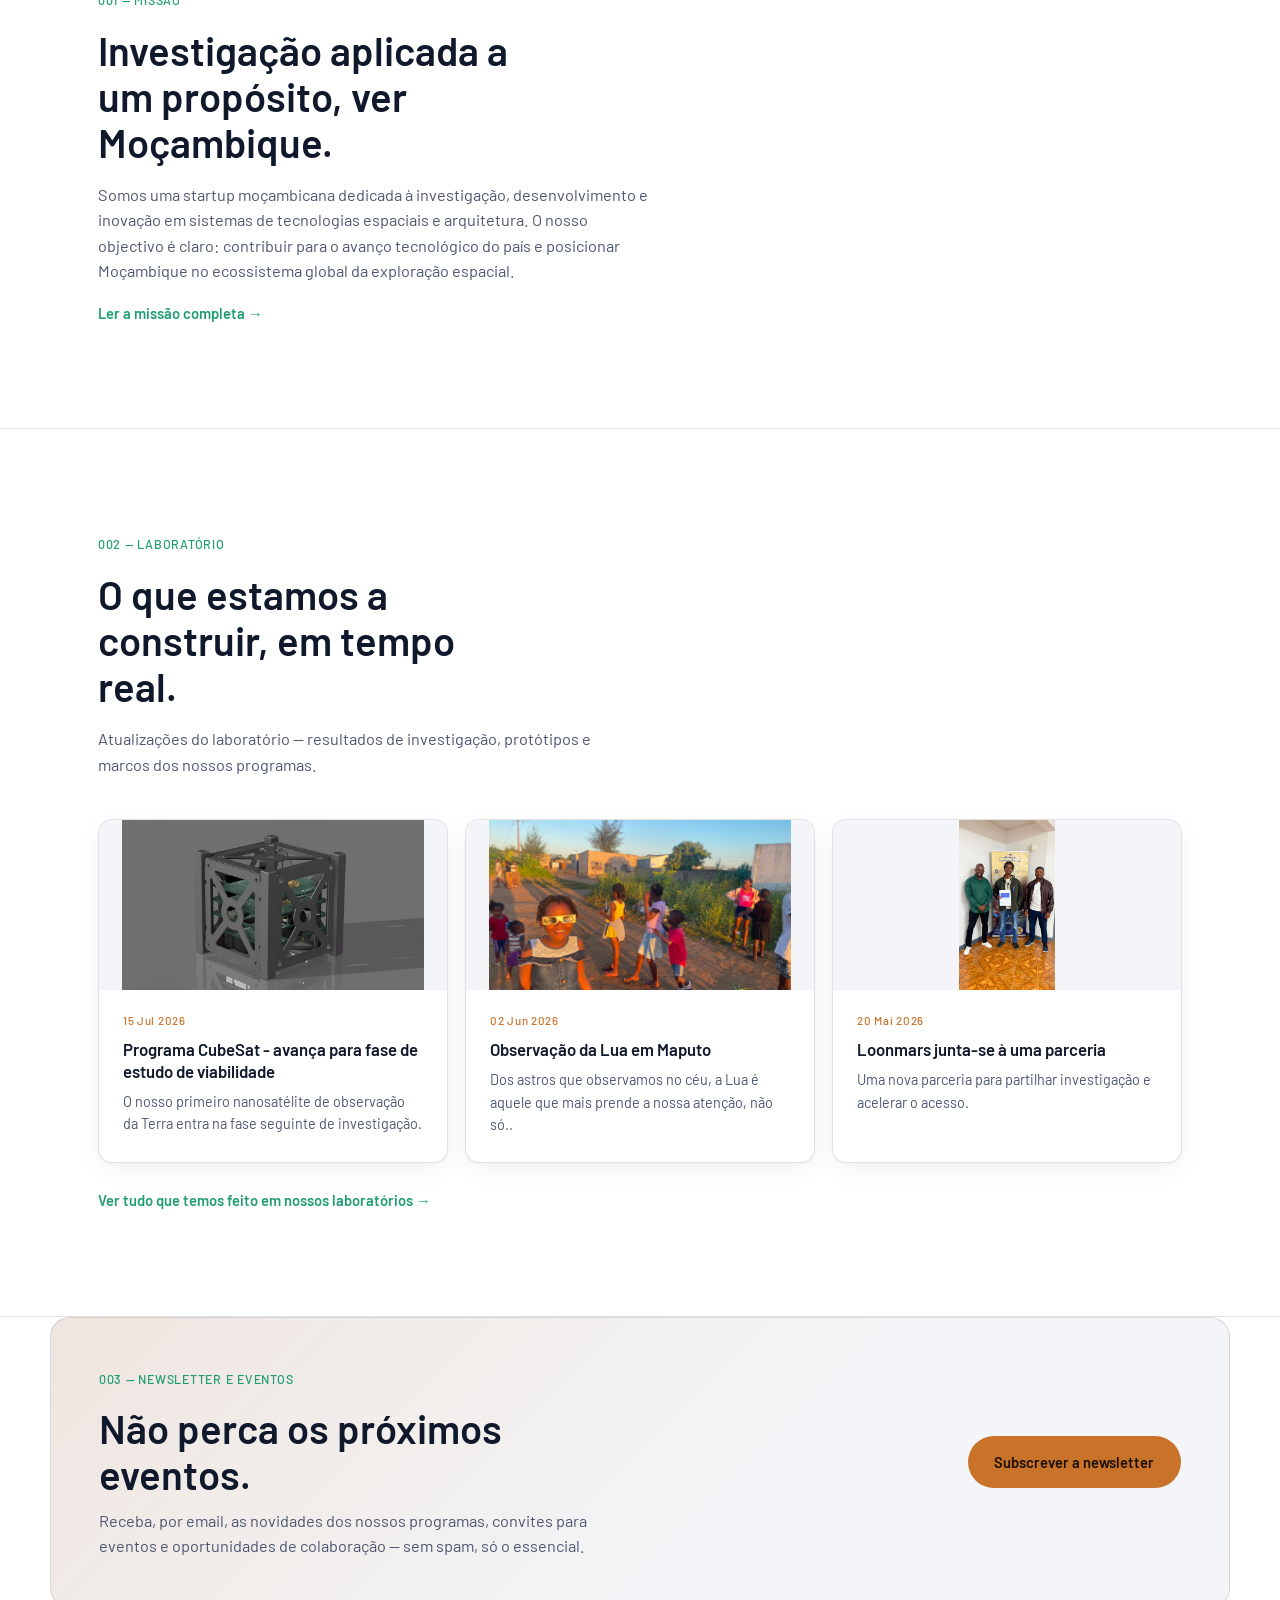
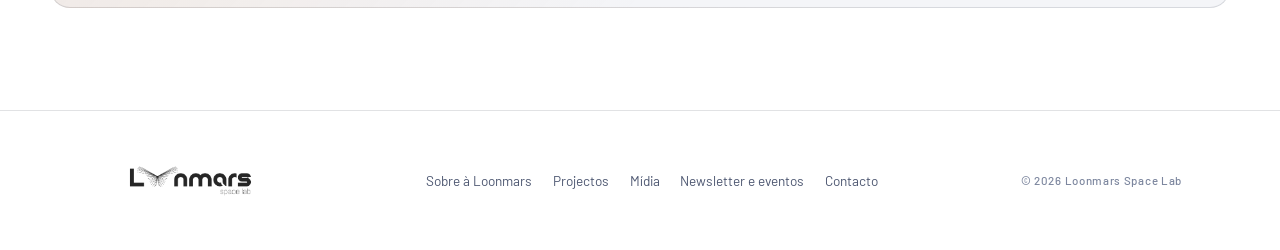
==== commit 716d585b: "Update index.html" ====
--- a/index.html
+++ b/index.html
@@ -196,7 +196,7 @@
       </a>
     </div>
 
-    <a href="newsletter.html" class="link-arrow">Ver todas as notícias e mídia →</a>
+    <a href="newsletter.html" class="link-arrow">Ver tudo que temos feito em nossos laboratórios →</a>
   </div>
 </section>
 
